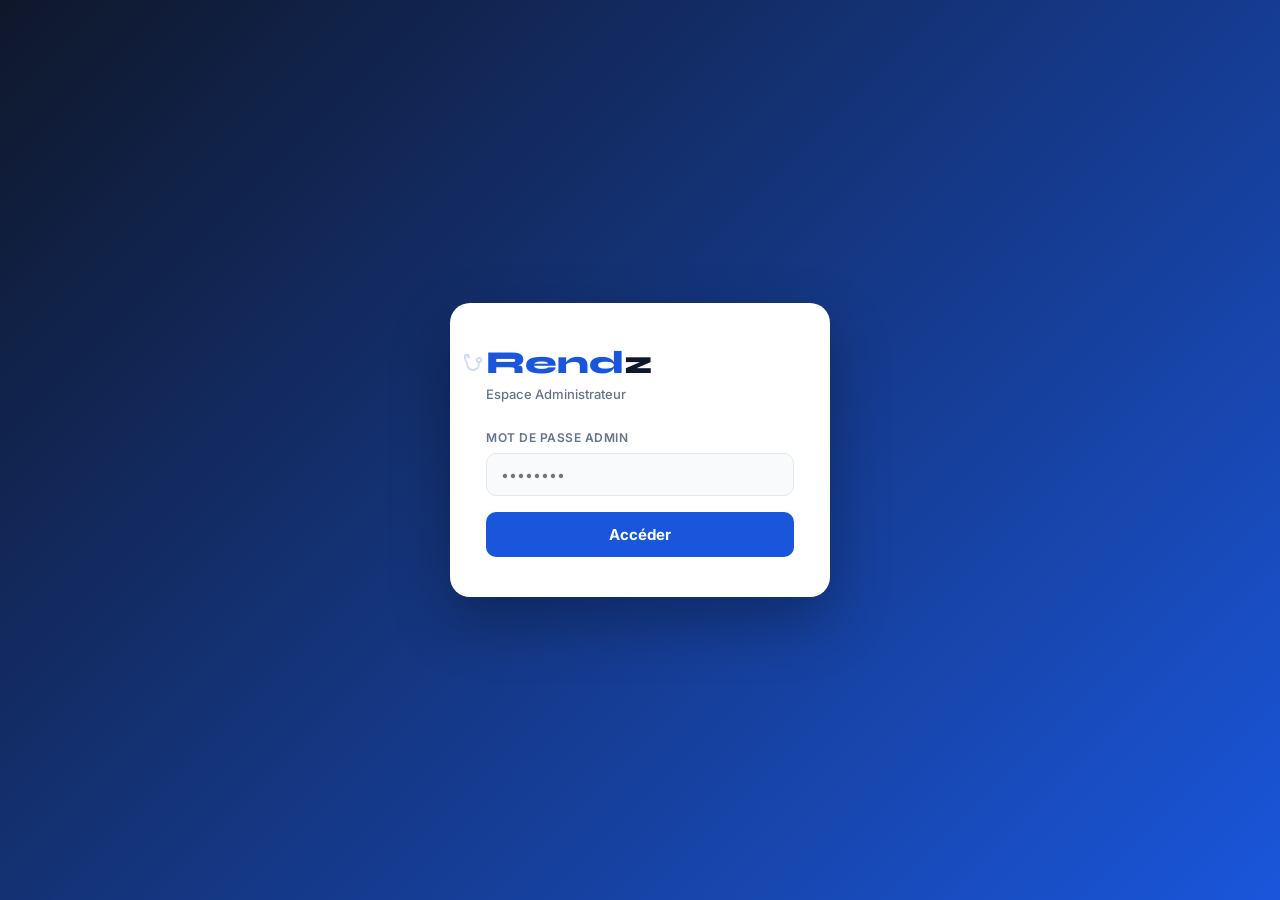
==== admin.html @ 87d5ff9c "Add files via upload" ====
<!DOCTYPE html>
<html lang="fr">
<head>
  <meta charset="UTF-8"/>
  <meta name="viewport" content="width=device-width, initial-scale=1.0"/>
  <title>Rendz — Admin</title>
  <link href="https://fonts.googleapis.com/css2?family=Inter:wght@300;400;500;600;700;800&family=DM+Sans:wght@400;500;700&family=Syne:wght@700;800&display=swap" rel="stylesheet"/>
  <style>
    :root {
      --blue: #1a56db; --blue-dark: #1341b0; --blue-light: #e8f0fe;
      --white: #ffffff; --gray-50: #f8fafc; --gray-100: #f1f5f9;
      --gray-200: #e2e8f0; --gray-300: #cbd5e1; --gray-400: #94a3b8;
      --gray-500: #64748b; --gray-700: #334155; --gray-900: #0f172a;
      --green: #16a34a; --green-light: #dcfce7;
      --red: #dc2626; --red-light: #fee2e2;
      --orange: #ea580c; --orange-light: #fff7ed;
    }
    * { box-sizing: border-box; margin: 0; padding: 0; }
    body { font-family: 'Inter', sans-serif; background: var(--gray-50); min-height: 100vh; }

    /* LOGIN */
    .login-wrap {
      min-height: 100vh; display: flex; align-items: center; justify-content: center; padding: 24px;
      background: linear-gradient(135deg, #0f172a 0%, #1a56db 100%);
    }
    .login-box {
      background: white; border-radius: 20px; padding: 40px 36px;
      width: 100%; max-width: 380px;
      box-shadow: 0 24px 60px rgba(0,0,0,0.3);
    }
    .login-logo { font-family: 'Syne', sans-serif; font-size: 32px; font-weight: 800; color: var(--blue); margin-bottom: 4px; }
    .login-logo span { color: var(--gray-900); }
    .login-sub { font-size: 13px; color: var(--gray-500); margin-bottom: 28px; font-weight: 500; }
    .login-label { font-size: 12px; font-weight: 600; color: var(--gray-500); text-transform: uppercase; letter-spacing: 0.5px; margin-bottom: 8px; }
    .login-input {
      width: 100%; padding: 12px 14px; border: 1.5px solid var(--gray-200);
      border-radius: 10px; font-family: 'Inter', sans-serif; font-size: 14px;
      color: var(--gray-900); background: var(--gray-50); outline: none; margin-bottom: 16px;
    }
    .login-input:focus { border-color: var(--blue); background: white; }
    .login-btn {
      width: 100%; padding: 13px; background: var(--blue); color: white;
      border: none; border-radius: 10px; font-family: 'Inter', sans-serif;
      font-size: 15px; font-weight: 700; cursor: pointer; transition: background 0.15s;
    }
    .login-btn:hover { background: var(--blue-dark); }
    .login-err { display: none; color: var(--red); font-size: 13px; margin-top: 10px; text-align: center; }

    /* DASHBOARD */
    .dashboard { display: none; }
    .topbar {
      background: white; border-bottom: 1px solid var(--gray-200);
      padding: 14px 28px; display: flex; align-items: center; justify-content: space-between;
      position: sticky; top: 0; z-index: 10;
    }
    .topbar-logo { font-family: 'Syne', sans-serif; font-size: 22px; font-weight: 800; color: var(--blue); }
    .topbar-logo span { color: var(--gray-900); }
    .topbar-right { display: flex; align-items: center; gap: 12px; }
    .admin-badge { background: var(--blue-light); color: var(--blue); font-size: 11px; font-weight: 700; padding: 4px 10px; border-radius: 20px; }
    .logout-btn { padding: 7px 14px; border-radius: 8px; border: 1.5px solid var(--gray-200); background: white; color: var(--gray-700); font-family: 'Inter', sans-serif; font-size: 13px; font-weight: 500; cursor: pointer; }
    .logout-btn:hover { border-color: var(--red); color: var(--red); }

    .main { max-width: 1100px; margin: 0 auto; padding: 28px 24px; }

    /* STATS GLOBALES */
    .global-stats { display: grid; grid-template-columns: repeat(auto-fit, minmax(180px, 1fr)); gap: 14px; margin-bottom: 28px; }
    .gstat {
      background: white; border-radius: 14px; border: 1px solid var(--gray-200);
      padding: 18px 20px; box-shadow: 0 1px 4px rgba(0,0,0,0.04);
    }
    .gstat-val { font-family: 'DM Sans', sans-serif; font-size: 32px; font-weight: 700; color: var(--blue); line-height: 1; }
    .gstat-lbl { font-size: 12px; color: var(--gray-500); margin-top: 4px; font-weight: 500; }

    /* SECTION TITLE */
    .section-header {
      display: flex; align-items: center; justify-content: space-between;
      margin-bottom: 16px;
    }
    .section-title { font-size: 16px; font-weight: 700; color: var(--gray-900); }

    /* BOUTON NOUVEAU CABINET */
    .new-btn {
      padding: 9px 18px; background: var(--blue); color: white;
      border: none; border-radius: 10px; font-family: 'Inter', sans-serif;
      font-size: 13px; font-weight: 600; cursor: pointer; transition: background 0.15s;
      display: flex; align-items: center; gap: 6px;
    }
    .new-btn:hover { background: var(--blue-dark); }

    /* LISTE CABINETS */
    .cabinets-list { display: flex; flex-direction: column; gap: 10px; }
    .cabinet-card {
      background: white; border-radius: 14px; border: 1px solid var(--gray-200);
      padding: 18px 22px; display: flex; align-items: center; gap: 16px;
      box-shadow: 0 1px 4px rgba(0,0,0,0.04); transition: box-shadow 0.15s;
    }
    .cabinet-card:hover { box-shadow: 0 4px 16px rgba(0,0,0,0.08); }
    .cabinet-card.inactive { opacity: 0.55; }

    .cab-avatar {
      width: 46px; height: 46px; border-radius: 12px;
      background: var(--blue-light); display: flex; align-items: center;
      justify-content: center; font-size: 20px; flex-shrink: 0;
    }
    .cab-info { flex: 1; min-width: 0; }
    .cab-name { font-size: 15px; font-weight: 700; color: var(--gray-900); }
    .cab-spec { font-size: 12px; color: var(--gray-500); margin-top: 2px; }
    .cab-id { font-size: 11px; color: var(--gray-400); margin-top: 2px; font-family: monospace; }

    .cab-stats { display: flex; gap: 20px; flex-shrink: 0; }
    .cab-stat { text-align: center; }
    .cab-stat-val { font-size: 20px; font-weight: 700; color: var(--gray-900); font-family: 'DM Sans', sans-serif; }
    .cab-stat-lbl { font-size: 11px; color: var(--gray-400); }

    .cab-status { flex-shrink: 0; }
    .pill { padding: 5px 12px; border-radius: 20px; font-size: 12px; font-weight: 600; }
    .pill.open { background: var(--green-light); color: var(--green); }
    .pill.closed { background: var(--gray-100); color: var(--gray-500); }

    .cab-actions { display: flex; gap: 8px; flex-shrink: 0; }
    .cab-btn {
      padding: 7px 12px; border-radius: 8px; border: 1.5px solid var(--gray-200);
      background: white; font-family: 'Inter', sans-serif; font-size: 12px;
      font-weight: 500; cursor: pointer; color: var(--gray-700); transition: all 0.15s;
    }
    .cab-btn:hover { border-color: var(--blue); color: var(--blue); }
    .cab-btn.danger:hover { border-color: var(--red); color: var(--red); }

    .empty-state { text-align: center; padding: 48px; color: var(--gray-400); font-size: 14px; }

    /* MODALE NOUVEAU CABINET */
    .modal-overlay {
      display: none; position: fixed; inset: 0;
      background: rgba(0,0,0,0.5); z-index: 100;
      align-items: center; justify-content: center; padding: 24px;
    }
    .modal-overlay.show { display: flex; }
    .modal-box {
      background: white; border-radius: 20px; padding: 32px 28px;
      width: 100%; max-width: 460px;
      box-shadow: 0 24px 60px rgba(0,0,0,0.2);
    }
    .modal-title { font-size: 18px; font-weight: 700; color: var(--gray-900); margin-bottom: 20px; }
    .field-label { font-size: 12px; font-weight: 600; color: var(--gray-500); text-transform: uppercase; letter-spacing: 0.4px; margin-bottom: 7px; }
    .field-input {
      width: 100%; padding: 10px 13px; border: 1.5px solid var(--gray-200);
      border-radius: 9px; font-family: 'Inter', sans-serif; font-size: 14px;
      color: var(--gray-900); background: var(--gray-50); outline: none; margin-bottom: 14px;
    }
    .field-input:focus { border-color: var(--blue); background: white; }
    .modal-footer { display: flex; gap: 10px; margin-top: 6px; }
    .modal-confirm {
      flex: 1; padding: 12px; background: var(--blue); color: white;
      border: none; border-radius: 10px; font-family: 'Inter', sans-serif;
      font-size: 14px; font-weight: 700; cursor: pointer;
    }
    .modal-confirm:hover { background: var(--blue-dark); }
    .modal-cancel {
      flex: 1; padding: 12px; background: var(--gray-100); color: var(--gray-700);
      border: none; border-radius: 10px; font-family: 'Inter', sans-serif;
      font-size: 14px; font-weight: 600; cursor: pointer;
    }
    .modal-err { display: none; color: var(--red); font-size: 13px; margin-top: 8px; }

    /* LIEN GÉNÉRÉ */
    .link-box {
      background: var(--blue-light); border-radius: 10px; padding: 12px 14px;
      font-size: 12px; color: var(--blue); font-weight: 600;
      word-break: break-all; margin-top: 14px; display: none;
      border: 1.5px solid rgba(26,86,219,0.2);
    }

    @media (max-width: 640px) {
      .cab-stats { display: none; }
      .topbar { padding: 12px 16px; }
      .main { padding: 16px; }
    }
  </style>
</head>
<body>

<!-- LOGIN -->
<div class="login-wrap" id="loginWrap">
  <div class="login-box">
    <div class="login-logo" style="position:relative;display:inline-flex;align-items:center"><svg width="22" height="22" viewBox="0 0 22 22" fill="none" style="position:absolute;left:-24px;top:50%;transform:translateY(-50%);opacity:0.2" xmlns="http://www.w3.org/2000/svg"><path d="M5 3C5 3 3 3 3 6C3 9 5 9 5 12C5 15.3137 7.68629 18 11 18C14.3137 18 17 15.3137 17 12V10" stroke="#1a56db" stroke-width="1.8" stroke-linecap="round"/><circle cx="17" cy="8" r="2.2" stroke="#1a56db" stroke-width="1.8"/><path d="M3 6C3 5 2.5 4.5 3 3.5C3.5 3 4.5 3 5 3" stroke="#1a56db" stroke-width="1.8" stroke-linecap="round"/><path d="M5 3C5.5 3 6.5 3 7 4C7.5 5 6.5 5.5 6 5" stroke="#1a56db" stroke-width="1.8" stroke-linecap="round"/></svg>Rend<span>z</span></div>
    <div class="login-sub">Espace Administrateur</div>
    <div class="login-label">Mot de passe admin</div>
    <input class="login-input" type="password" id="pwdInput" placeholder="••••••••" onkeydown="if(event.key==='Enter') login()"/>
    <button class="login-btn" onclick="login()">Accéder</button>
    <div class="login-err" id="loginErr">Mot de passe incorrect.</div>
  </div>
</div>

<!-- DASHBOARD -->
<div class="dashboard" id="dashboard">
  <div class="topbar">
    <div class="topbar-logo" style="position:relative;display:inline-flex;align-items:center"><svg width="16" height="16" viewBox="0 0 22 22" fill="none" style="position:absolute;left:-18px;top:50%;transform:translateY(-50%);opacity:0.2" xmlns="http://www.w3.org/2000/svg"><path d="M5 3C5 3 3 3 3 6C3 9 5 9 5 12C5 15.3137 7.68629 18 11 18C14.3137 18 17 15.3137 17 12V10" stroke="#1a56db" stroke-width="1.8" stroke-linecap="round"/><circle cx="17" cy="8" r="2.2" stroke="#1a56db" stroke-width="1.8"/><path d="M3 6C3 5 2.5 4.5 3 3.5C3.5 3 4.5 3 5 3" stroke="#1a56db" stroke-width="1.8" stroke-linecap="round"/><path d="M5 3C5.5 3 6.5 3 7 4C7.5 5 6.5 5.5 6 5" stroke="#1a56db" stroke-width="1.8" stroke-linecap="round"/></svg>Rend<span>z</span></div>
    <div class="topbar-right">
      <div class="admin-badge">⚡ Admin</div>
      <button class="logout-btn" onclick="logout()">Déconnexion</button>
    </div>
  </div>

  <div class="main">
    <!-- STATS GLOBALES -->
    <div class="global-stats">
      <div class="gstat">
        <div class="gstat-val" id="totalCabinets">—</div>
        <div class="gstat-lbl">Cabinets actifs</div>
      </div>
      <div class="gstat">
        <div class="gstat-val" id="totalOuverts">—</div>
        <div class="gstat-lbl">Ouverts maintenant</div>
      </div>
      <div class="gstat">
        <div class="gstat-val" id="totalPatients">—</div>
        <div class="gstat-lbl">Patients aujourd'hui</div>
      </div>
    </div>

    <!-- LISTE -->
    <div class="section-header">
      <div class="section-title">🏥 Cabinets enregistrés</div>
      <button class="new-btn" onclick="openNew()">＋ Nouveau cabinet</button>
    </div>
    <div class="cabinets-list" id="cabinetsList">
      <div class="empty-state">Chargement...</div>
    </div>
  </div>
</div>

<!-- MODALE NOUVEAU CABINET -->
<div class="modal-overlay" id="modalNew">
  <div class="modal-box">
    <div class="modal-title">➕ Nouveau cabinet</div>
    <div class="field-label">Nom du médecin</div>
    <input class="field-input" type="text" id="newNom" placeholder="Ex: Dr. Benali Mohamed"/>
    <div class="field-label">Spécialité</div>
    <input class="field-input" type="text" id="newSpec" placeholder="Ex: Cardiologue"/>
    <div class="field-label">Identifiant unique (cabinet-id)</div>
    <input class="field-input" type="text" id="newId" placeholder="Ex: cabinet-benali"/>
    <div class="field-label">Mot de passe médecin</div>
    <input class="field-input" type="text" id="newPwdMed" placeholder="Ex: medecin2025"/>
    <div class="field-label">Mot de passe assistante</div>
    <input class="field-input" type="text" id="newPwdAss" placeholder="Ex: assistante2025"/>
    <div class="modal-err" id="newErr">Veuillez remplir tous les champs.</div>
    <div class="link-box" id="newLinkBox"></div>
    <div class="modal-footer">
      <button class="modal-confirm" id="newConfirmBtn" onclick="createCabinet()">✓ Créer</button>
      <button class="modal-cancel" onclick="closeNew()">Annuler</button>
    </div>
  </div>
</div>

<!-- MODALE CONFIRMATION DÉSACTIVATION -->
<div class="modal-overlay" id="modalConfirm">
  <div class="modal-box" style="max-width:380px;text-align:center">
    <div style="font-size:36px;margin-bottom:12px" id="confirmIcon">⚠️</div>
    <div class="modal-title" style="text-align:center" id="confirmTitle"></div>
    <div style="font-size:13px;color:var(--gray-500);margin-bottom:24px" id="confirmMsg"></div>
    <div class="modal-footer">
      <button class="modal-confirm" id="confirmBtn" style="background:var(--red)" onclick="confirmAction()">Confirmer</button>
      <button class="modal-cancel" onclick="closeConfirm()">Annuler</button>
    </div>
  </div>
</div>

<script>
  const SUPABASE_URL = 'https://rynxvdqjplqccekulcfe.supabase.co';
  const SUPABASE_KEY = 'eyJhbGciOiJIUzI1NiIsInR5cCI6IkpXVCJ9.eyJpc3MiOiJzdXBhYmFzZSIsInJlZiI6InJ5bnh2ZHFqcGxxY2Nla3VsY2ZlIiwicm9sZSI6ImFub24iLCJpYXQiOjE3NzIxNDY5ODQsImV4cCI6MjA4NzcyMjk4NH0.Ab-HQgVhGzxdyXbY8xeFF0HveQGxstNgEIUeELVPWk8';
  const ADMIN_PWD = 'rendz-admin-2025';
  const BASE_URL = window.location.origin + window.location.pathname.replace('admin.html', '');

  let pendingAction = null;

  function login() {
    const pwd = document.getElementById('pwdInput').value;
    if (pwd === ADMIN_PWD) {
      localStorage.setItem('rendz_admin', 'true');
      showDashboard();
    } else {
      document.getElementById('loginErr').style.display = 'block';
    }
  }

  function showDashboard() {
    document.getElementById('loginWrap').style.display = 'none';
    document.getElementById('dashboard').style.display = 'block';
    loadAll();
  }

  function logout() {
    localStorage.removeItem('rendz_admin');
    document.getElementById('loginWrap').style.display = 'flex';
    document.getElementById('dashboard').style.display = 'none';
    document.getElementById('pwdInput').value = '';
  }

  if (localStorage.getItem('rendz_admin')) showDashboard();

  async function loadAll() {
    const today = new Date().toISOString().split('T')[0];
    const [paramRes, inscRes] = await Promise.all([
      fetch(`${SUPABASE_URL}/rest/v1/parametres?cabinet_id=not.is.null&order=id.asc`, {
        headers: { 'apikey': SUPABASE_KEY, 'Authorization': `Bearer ${SUPABASE_KEY}` }
      }),
      fetch(`${SUPABASE_URL}/rest/v1/inscriptions?date_inscription=eq.${today}&select=cabinet_id`, {
        headers: { 'apikey': SUPABASE_KEY, 'Authorization': `Bearer ${SUPABASE_KEY}` }
      })
    ]);

    const cabinets = await paramRes.json();
    const inscriptions = await inscRes.json();

    // Compter patients par cabinet
    const countByCabinet = {};
    inscriptions.forEach(i => {
      countByCabinet[i.cabinet_id] = (countByCabinet[i.cabinet_id] || 0) + 1;
    });

    // Stats globales
    const ouverts = cabinets.filter(c => c.ouvert).length;
    const totalPat = inscriptions.length;
    document.getElementById('totalCabinets').textContent = cabinets.length;
    document.getElementById('totalOuverts').textContent = ouverts;
    document.getElementById('totalPatients').textContent = totalPat;

    // Render liste
    const list = document.getElementById('cabinetsList');
    if (cabinets.length === 0) {
      list.innerHTML = '<div class="empty-state">Aucun cabinet enregistré.<br>Cliquez sur "Nouveau cabinet" pour commencer.</div>';
      return;
    }

    list.innerHTML = cabinets.map(c => {
      const count = countByCabinet[c.cabinet_id] || 0;
      const isOpen = c.ouvert;
      const nom = c.nom_cabinet || c.cabinet_id;
      const spec = c.specialite || '—';
      return `
        <div class="cabinet-card ${!isOpen ? 'inactive' : ''}">
          <div class="cab-avatar">🏥</div>
          <div class="cab-info">
            <div class="cab-name">${nom}</div>
            <div class="cab-spec">${spec}</div>
            <div class="cab-id">${c.cabinet_id}</div>
          </div>
          <div class="cab-stats">
            <div class="cab-stat">
              <div class="cab-stat-val">${count}</div>
              <div class="cab-stat-lbl">Patients</div>
            </div>
            <div class="cab-stat">
              <div class="cab-stat-val">${c.numero_en_cours || 0}</div>
              <div class="cab-stat-lbl">En cours</div>
            </div>
          </div>
          <div class="cab-status">
            <span class="pill ${isOpen ? 'open' : 'closed'}">${isOpen ? '✓ Ouvert' : '✗ Fermé'}</span>
          </div>
          <div class="cab-actions">
            <button class="cab-btn" onclick="copyLink('${c.cabinet_id}')">🔗 Lien</button>
            <button class="cab-btn danger" onclick="askDelete('${c.cabinet_id}', '${nom}')">🗑</button>
          </div>
        </div>`;
    }).join('');
  }

  function copyLink(cabinetId) {
    const url = `${BASE_URL}cabinet.html?id=${cabinetId}`;
    navigator.clipboard.writeText(url).then(() => {
      alert('✓ Lien copié !\n\n' + url);
    });
  }

  // NOUVEAU CABINET
  function openNew() {
    document.getElementById('newNom').value = '';
    document.getElementById('newSpec').value = '';
    document.getElementById('newId').value = '';
    document.getElementById('newPwdMed').value = '';
    document.getElementById('newPwdAss').value = '';
    document.getElementById('newErr').style.display = 'none';
    document.getElementById('newLinkBox').style.display = 'none';
    document.getElementById('newConfirmBtn').style.display = 'block';
    document.getElementById('newConfirmBtn').textContent = '✓ Créer';
    document.getElementById('modalNew').classList.add('show');
  }

  function closeNew() {
    document.getElementById('modalNew').classList.remove('show');
    loadAll();
  }

  async function createCabinet() {
    const nom = document.getElementById('newNom').value.trim();
    const spec = document.getElementById('newSpec').value.trim();
    const id = document.getElementById('newId').value.trim().toLowerCase().replace(/\s+/g, '-');
    const pwdMed = document.getElementById('newPwdMed').value.trim();
    const pwdAss = document.getElementById('newPwdAss').value.trim();

    if (!nom || !id || !pwdMed || !pwdAss) {
      document.getElementById('newErr').style.display = 'block';
      return;
    }
    document.getElementById('newErr').style.display = 'none';
    document.getElementById('newConfirmBtn').textContent = '...';
    document.getElementById('newConfirmBtn').disabled = true;

    // Créer dans parametres
    await fetch(`${SUPABASE_URL}/rest/v1/parametres`, {
      method: 'POST',
      headers: { 'apikey': SUPABASE_KEY, 'Authorization': `Bearer ${SUPABASE_KEY}`, 'Content-Type': 'application/json' },
      body: JSON.stringify({ cabinet_id: id, nom_cabinet: nom, specialite: spec, ouvert: false, numero_en_cours: 0, limite_patients: 0 })
    });

    // Créer médecin et assistante
    await fetch(`${SUPABASE_URL}/rest/v1/utilisateurs`, {
      method: 'POST',
      headers: { 'apikey': SUPABASE_KEY, 'Authorization': `Bearer ${SUPABASE_KEY}`, 'Content-Type': 'application/json' },
      body: JSON.stringify([
        { cabinet_id: id, role: 'medecin', mot_de_passe: pwdMed },
        { cabinet_id: id, role: 'assistante', mot_de_passe: pwdAss }
      ])
    });

    // Afficher le lien
    const link = `${BASE_URL}cabinet.html?id=${id}`;
    const linkBox = document.getElementById('newLinkBox');
    linkBox.innerHTML = `✅ Cabinet créé !<br><br>🔗 Lien à envoyer au médecin :<br><strong>${link}</strong>`;
    linkBox.style.display = 'block';
    document.getElementById('newConfirmBtn').style.display = 'none';
  }

  // SUPPRIMER
  function askDelete(cabinetId, nom) {
    document.getElementById('confirmIcon').textContent = '🗑️';
    document.getElementById('confirmTitle').textContent = `Supprimer ${nom} ?`;
    document.getElementById('confirmMsg').textContent = 'Toutes les données de ce cabinet seront supprimées définitivement.';
    pendingAction = () => deleteCabinet(cabinetId);
    document.getElementById('modalConfirm').classList.add('show');
  }

  function closeConfirm() {
    document.getElementById('modalConfirm').classList.remove('show');
    pendingAction = null;
  }

  async function confirmAction() {
    closeConfirm();
    if (pendingAction) await pendingAction();
  }

  async function deleteCabinet(cabinetId) {
    const today = new Date().toISOString().split('T')[0];
    await Promise.all([
      fetch(`${SUPABASE_URL}/rest/v1/parametres?cabinet_id=eq.${cabinetId}`, { method: 'DELETE', headers: { 'apikey': SUPABASE_KEY, 'Authorization': `Bearer ${SUPABASE_KEY}` } }),
      fetch(`${SUPABASE_URL}/rest/v1/utilisateurs?cabinet_id=eq.${cabinetId}`, { method: 'DELETE', headers: { 'apikey': SUPABASE_KEY, 'Authorization': `Bearer ${SUPABASE_KEY}` } }),
      fetch(`${SUPABASE_URL}/rest/v1/inscriptions?cabinet_id=eq.${cabinetId}`, { method: 'DELETE', headers: { 'apikey': SUPABASE_KEY, 'Authorization': `Bearer ${SUPABASE_KEY}` } }),
    ]);
    loadAll();
  }

  document.getElementById('modalNew').addEventListener('click', function(e) { if (e.target === this) closeNew(); });
  document.getElementById('modalConfirm').addEventListener('click', function(e) { if (e.target === this) closeConfirm(); });

  setInterval(loadAll, 30000);
</script>
</body>
</html>
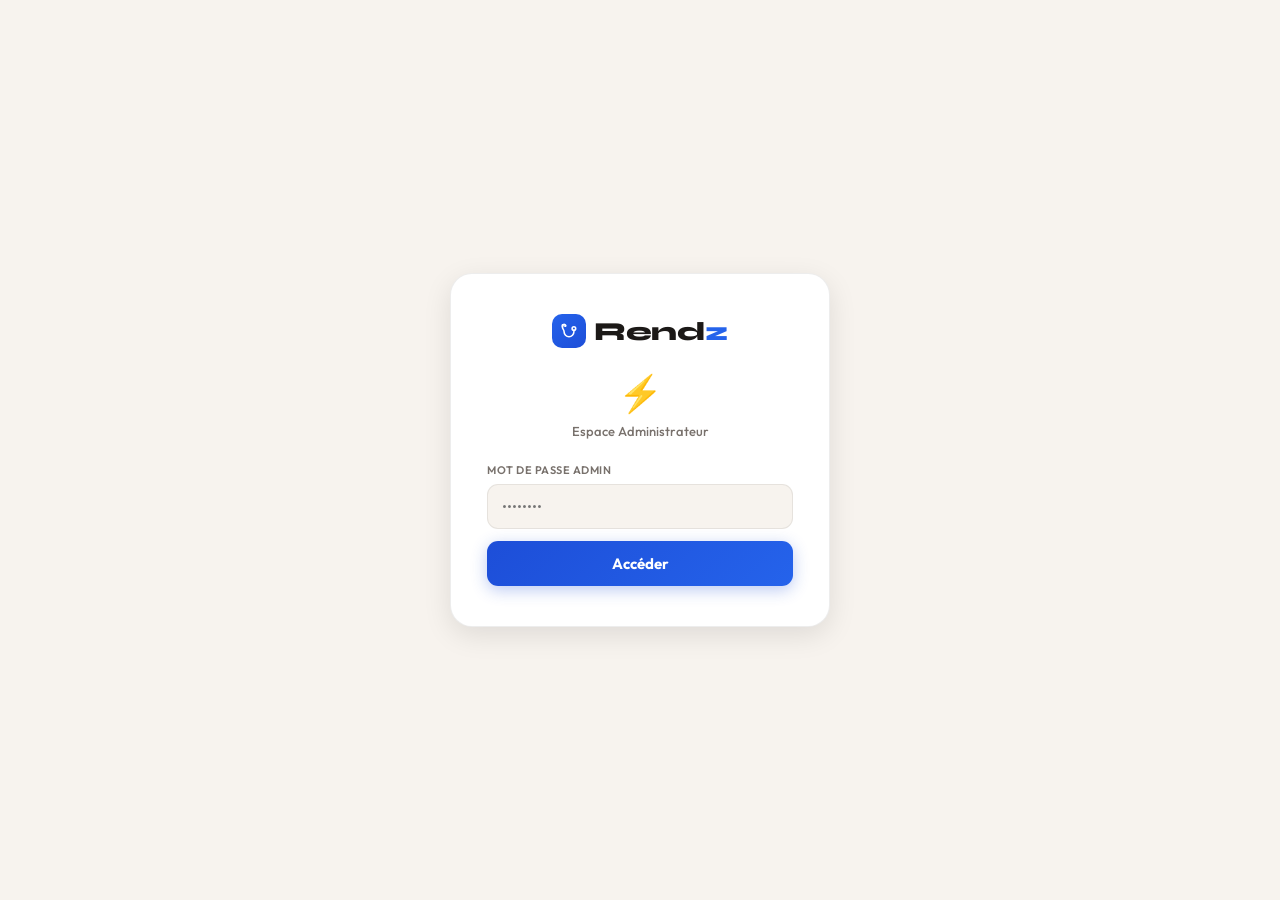
==== commit fcc3f13e: "Add files via upload" ====
--- a/admin.html
+++ b/admin.html
@@ -4,176 +4,218 @@
   <meta charset="UTF-8"/>
   <meta name="viewport" content="width=device-width, initial-scale=1.0"/>
   <title>Rendz — Admin</title>
-  <link href="https://fonts.googleapis.com/css2?family=Inter:wght@300;400;500;600;700;800&family=DM+Sans:wght@400;500;700&family=Syne:wght@700;800&display=swap" rel="stylesheet"/>
+  <link href="https://fonts.googleapis.com/css2?family=Outfit:wght@300;400;500;600;700;800;900&family=Syne:wght@700;800&display=swap" rel="stylesheet"/>
   <style>
     :root {
-      --blue: #1a56db; --blue-dark: #1341b0; --blue-light: #e8f0fe;
-      --white: #ffffff; --gray-50: #f8fafc; --gray-100: #f1f5f9;
-      --gray-200: #e2e8f0; --gray-300: #cbd5e1; --gray-400: #94a3b8;
-      --gray-500: #64748b; --gray-700: #334155; --gray-900: #0f172a;
-      --green: #16a34a; --green-light: #dcfce7;
-      --red: #dc2626; --red-light: #fee2e2;
-      --orange: #ea580c; --orange-light: #fff7ed;
+      --bg:          #f7f3ee;
+      --bg2:         #f0ebe3;
+      --cream:       #ede8e0;
+      --blue:        #2563eb;
+      --blue-dim:    rgba(37,99,235,0.08);
+      --blue-border: rgba(37,99,235,0.18);
+      --blue-text:   #1d4ed8;
+      --white:       #ffffff;
+      --text:        #1c1917;
+      --text-sub:    #78716c;
+      --text-muted:  #a8a29e;
+      --border:      rgba(0,0,0,0.07);
+      --shadow:      0 2px 12px rgba(0,0,0,0.06);
+      --shadow-lg:   0 8px 28px rgba(0,0,0,0.10);
+      --green:       #16a34a;
+      --green-light: #f0fdf4;
+      --green-border:#bbf7d0;
+      --red:         #dc2626;
+      --red-light:   #fef2f2;
+      --red-border:  #fecaca;
+      --orange:      #ea580c;
     }
     * { box-sizing: border-box; margin: 0; padding: 0; }
-    body { font-family: 'Inter', sans-serif; background: var(--gray-50); min-height: 100vh; }
-
-    /* LOGIN */
+    body { font-family: 'Outfit', sans-serif; background: var(--bg); min-height: 100vh; }
+
+    @keyframes fadeUp { from{opacity:0;transform:translateY(12px);}to{opacity:1;transform:translateY(0);} }
+    @keyframes glow   { 0%,100%{box-shadow:0 0 16px rgba(37,99,235,0.25);}50%{box-shadow:0 0 28px rgba(37,99,235,0.4);} }
+
+    /* ── LOGIN ── */
     .login-wrap {
-      min-height: 100vh; display: flex; align-items: center; justify-content: center; padding: 24px;
-      background: linear-gradient(135deg, #0f172a 0%, #1a56db 100%);
-    }
-    .login-box {
-      background: white; border-radius: 20px; padding: 40px 36px;
+      min-height: 100vh; display: flex; align-items: center;
+      justify-content: center; padding: 20px; background: var(--bg);
+    }
+    .login-card {
+      background: white; border-radius: 22px; padding: 40px 36px;
       width: 100%; max-width: 380px;
-      box-shadow: 0 24px 60px rgba(0,0,0,0.3);
-    }
-    .login-logo { font-family: 'Syne', sans-serif; font-size: 32px; font-weight: 800; color: var(--blue); margin-bottom: 4px; }
-    .login-logo span { color: var(--gray-900); }
-    .login-sub { font-size: 13px; color: var(--gray-500); margin-bottom: 28px; font-weight: 500; }
-    .login-label { font-size: 12px; font-weight: 600; color: var(--gray-500); text-transform: uppercase; letter-spacing: 0.5px; margin-bottom: 8px; }
+      box-shadow: var(--shadow-lg); border: 1px solid var(--border);
+      text-align: center; animation: fadeUp 0.5s ease both;
+    }
+    .login-logo-wrap { display: inline-flex; align-items: center; gap: 8px; margin-bottom: 6px; }
+    .login-logo-icon {
+      width: 34px; height: 34px;
+      background: linear-gradient(140deg, #2563eb, #1d4ed8);
+      border-radius: 10px; display: flex; align-items: center; justify-content: center;
+      animation: glow 3s ease-in-out infinite;
+    }
+    .login-logo-text { font-family: 'Syne', sans-serif; font-size: 26px; font-weight: 800; color: var(--text); letter-spacing: -0.5px; }
+    .login-logo-text span { color: var(--blue); }
+    .login-role-icon { font-size: 36px; margin: 16px 0 8px; }
+    .login-role { font-size: 13px; color: var(--text-sub); margin-bottom: 24px; font-weight: 500; }
+    .login-label { font-size: 11px; font-weight: 600; color: var(--text-sub); text-transform: uppercase; letter-spacing: 0.5px; margin-bottom: 7px; text-align: left; }
     .login-input {
-      width: 100%; padding: 12px 14px; border: 1.5px solid var(--gray-200);
-      border-radius: 10px; font-family: 'Inter', sans-serif; font-size: 14px;
-      color: var(--gray-900); background: var(--gray-50); outline: none; margin-bottom: 16px;
+      width: 100%; padding: 12px 14px; border: 1.5px solid var(--border);
+      border-radius: 11px; font-family: 'Outfit', sans-serif; font-size: 15px;
+      color: var(--text); background: var(--bg); margin-bottom: 12px; outline: none;
     }
     .login-input:focus { border-color: var(--blue); background: white; }
     .login-btn {
-      width: 100%; padding: 13px; background: var(--blue); color: white;
-      border: none; border-radius: 10px; font-family: 'Inter', sans-serif;
-      font-size: 15px; font-weight: 700; cursor: pointer; transition: background 0.15s;
-    }
-    .login-btn:hover { background: var(--blue-dark); }
-    .login-err { display: none; color: var(--red); font-size: 13px; margin-top: 10px; text-align: center; }
-
-    /* DASHBOARD */
+      width: 100%; padding: 13px;
+      background: linear-gradient(135deg, #1d4ed8, #2563eb);
+      color: white; border: none; border-radius: 11px;
+      font-family: 'Outfit', sans-serif; font-size: 15px; font-weight: 700;
+      cursor: pointer; box-shadow: 0 4px 16px rgba(29,78,216,0.3); transition: all 0.15s;
+    }
+    .login-btn:hover { transform: translateY(-1px); }
+    .login-err { color: var(--red); font-size: 13px; margin-top: 10px; display: none; font-weight: 500; }
+
+    /* ── DASHBOARD ── */
     .dashboard { display: none; }
+
     .topbar {
-      background: white; border-bottom: 1px solid var(--gray-200);
-      padding: 14px 28px; display: flex; align-items: center; justify-content: space-between;
+      background: white; border-bottom: 1px solid var(--border);
+      padding: 12px 24px; display: flex; align-items: center; justify-content: space-between;
       position: sticky; top: 0; z-index: 10;
-    }
-    .topbar-logo { font-family: 'Syne', sans-serif; font-size: 22px; font-weight: 800; color: var(--blue); }
-    .topbar-logo span { color: var(--gray-900); }
+      box-shadow: 0 1px 8px rgba(0,0,0,0.04);
+    }
+    .topbar-logo-wrap { display: flex; align-items: center; gap: 7px; }
+    .topbar-logo-icon {
+      width: 28px; height: 28px; background: linear-gradient(140deg, #2563eb, #1d4ed8);
+      border-radius: 8px; display: flex; align-items: center; justify-content: center;
+    }
+    .topbar-logo-text { font-family: 'Syne', sans-serif; font-size: 18px; font-weight: 800; color: var(--text); letter-spacing: -0.3px; }
+    .topbar-logo-text span { color: var(--blue); }
     .topbar-right { display: flex; align-items: center; gap: 12px; }
-    .admin-badge { background: var(--blue-light); color: var(--blue); font-size: 11px; font-weight: 700; padding: 4px 10px; border-radius: 20px; }
-    .logout-btn { padding: 7px 14px; border-radius: 8px; border: 1.5px solid var(--gray-200); background: white; color: var(--gray-700); font-family: 'Inter', sans-serif; font-size: 13px; font-weight: 500; cursor: pointer; }
+    .admin-badge { background: var(--blue-dim); color: var(--blue-text); font-size: 11px; font-weight: 700; padding: 4px 10px; border-radius: 20px; border: 1px solid var(--blue-border); }
+    .logout-btn {
+      padding: 6px 14px; border-radius: 8px; border: 1px solid var(--border);
+      background: white; color: var(--text-sub);
+      font-family: 'Outfit', sans-serif; font-size: 12px; font-weight: 500; cursor: pointer;
+      transition: all 0.15s;
+    }
     .logout-btn:hover { border-color: var(--red); color: var(--red); }
 
-    .main { max-width: 1100px; margin: 0 auto; padding: 28px 24px; }
-
-    /* STATS GLOBALES */
-    .global-stats { display: grid; grid-template-columns: repeat(auto-fit, minmax(180px, 1fr)); gap: 14px; margin-bottom: 28px; }
+    /* MAIN */
+    .main { max-width: 1100px; margin: 0 auto; padding: 24px; }
+
+    /* GLOBAL STATS */
+    .global-stats { display: grid; grid-template-columns: repeat(auto-fit, minmax(160px, 1fr)); gap: 12px; margin-bottom: 24px; }
     .gstat {
-      background: white; border-radius: 14px; border: 1px solid var(--gray-200);
-      padding: 18px 20px; box-shadow: 0 1px 4px rgba(0,0,0,0.04);
-    }
-    .gstat-val { font-family: 'DM Sans', sans-serif; font-size: 32px; font-weight: 700; color: var(--blue); line-height: 1; }
-    .gstat-lbl { font-size: 12px; color: var(--gray-500); margin-top: 4px; font-weight: 500; }
-
-    /* SECTION TITLE */
-    .section-header {
-      display: flex; align-items: center; justify-content: space-between;
-      margin-bottom: 16px;
-    }
-    .section-title { font-size: 16px; font-weight: 700; color: var(--gray-900); }
-
-    /* BOUTON NOUVEAU CABINET */
+      background: white; border-radius: 14px; border: 1px solid var(--border);
+      padding: 18px 20px; box-shadow: var(--shadow);
+    }
+    .gstat-val { font-family: 'Outfit', sans-serif; font-size: 32px; font-weight: 900; color: var(--blue); line-height: 1; letter-spacing: -1px; }
+    .gstat-lbl { font-size: 12px; color: var(--text-sub); margin-top: 4px; font-weight: 500; }
+
+    /* SECTION HEADER */
+    .section-header { display: flex; align-items: center; justify-content: space-between; margin-bottom: 14px; }
+    .section-title { font-size: 15px; font-weight: 700; color: var(--text); }
+
+    /* NEW BUTTON */
     .new-btn {
-      padding: 9px 18px; background: var(--blue); color: white;
-      border: none; border-radius: 10px; font-family: 'Inter', sans-serif;
-      font-size: 13px; font-weight: 600; cursor: pointer; transition: background 0.15s;
-      display: flex; align-items: center; gap: 6px;
-    }
-    .new-btn:hover { background: var(--blue-dark); }
-
-    /* LISTE CABINETS */
+      padding: 9px 18px; background: linear-gradient(135deg, #1d4ed8, #2563eb);
+      color: white; border: none; border-radius: 10px;
+      font-family: 'Outfit', sans-serif; font-size: 13px; font-weight: 700;
+      cursor: pointer; display: flex; align-items: center; gap: 6px;
+      box-shadow: 0 3px 12px rgba(29,78,216,0.3); transition: all 0.15s;
+    }
+    .new-btn:hover { transform: translateY(-1px); box-shadow: 0 6px 18px rgba(29,78,216,0.4); }
+
+    /* CABINETS LIST */
     .cabinets-list { display: flex; flex-direction: column; gap: 10px; }
     .cabinet-card {
-      background: white; border-radius: 14px; border: 1px solid var(--gray-200);
-      padding: 18px 22px; display: flex; align-items: center; gap: 16px;
-      box-shadow: 0 1px 4px rgba(0,0,0,0.04); transition: box-shadow 0.15s;
-    }
-    .cabinet-card:hover { box-shadow: 0 4px 16px rgba(0,0,0,0.08); }
+      background: white; border-radius: 14px; border: 1px solid var(--border);
+      padding: 16px 20px; display: flex; align-items: center; gap: 14px;
+      box-shadow: var(--shadow); transition: box-shadow 0.15s, transform 0.15s;
+    }
+    .cabinet-card:hover { box-shadow: var(--shadow-lg); transform: translateY(-1px); }
     .cabinet-card.inactive { opacity: 0.55; }
 
     .cab-avatar {
-      width: 46px; height: 46px; border-radius: 12px;
-      background: var(--blue-light); display: flex; align-items: center;
-      justify-content: center; font-size: 20px; flex-shrink: 0;
+      width: 44px; height: 44px; border-radius: 12px;
+      background: var(--blue-dim); border: 1px solid var(--blue-border);
+      display: flex; align-items: center; justify-content: center;
+      font-size: 20px; flex-shrink: 0;
     }
     .cab-info { flex: 1; min-width: 0; }
-    .cab-name { font-size: 15px; font-weight: 700; color: var(--gray-900); }
-    .cab-spec { font-size: 12px; color: var(--gray-500); margin-top: 2px; }
-    .cab-id { font-size: 11px; color: var(--gray-400); margin-top: 2px; font-family: monospace; }
-
-    .cab-stats { display: flex; gap: 20px; flex-shrink: 0; }
+    .cab-name { font-size: 14px; font-weight: 700; color: var(--text); }
+    .cab-spec { font-size: 12px; color: var(--text-sub); margin-top: 2px; }
+    .cab-id { font-size: 10px; color: var(--text-muted); margin-top: 2px; font-family: monospace; letter-spacing: 0.3px; }
+
+    .cab-stats { display: flex; gap: 18px; flex-shrink: 0; }
     .cab-stat { text-align: center; }
-    .cab-stat-val { font-size: 20px; font-weight: 700; color: var(--gray-900); font-family: 'DM Sans', sans-serif; }
-    .cab-stat-lbl { font-size: 11px; color: var(--gray-400); }
-
-    .cab-status { flex-shrink: 0; }
-    .pill { padding: 5px 12px; border-radius: 20px; font-size: 12px; font-weight: 600; }
-    .pill.open { background: var(--green-light); color: var(--green); }
-    .pill.closed { background: var(--gray-100); color: var(--gray-500); }
-
-    .cab-actions { display: flex; gap: 8px; flex-shrink: 0; }
+    .cab-stat-val { font-family: 'Outfit', sans-serif; font-size: 20px; font-weight: 800; color: var(--text); }
+    .cab-stat-lbl { font-size: 10px; color: var(--text-muted); margin-top: 1px; }
+
+    .pill { padding: 4px 12px; border-radius: 20px; font-size: 11px; font-weight: 700; }
+    .pill.open   { background: var(--green-light); color: var(--green); border: 1px solid var(--green-border); }
+    .pill.closed { background: var(--bg2); color: var(--text-muted); border: 1px solid var(--border); }
+
+    .cab-actions { display: flex; gap: 7px; flex-shrink: 0; }
     .cab-btn {
-      padding: 7px 12px; border-radius: 8px; border: 1.5px solid var(--gray-200);
-      background: white; font-family: 'Inter', sans-serif; font-size: 12px;
-      font-weight: 500; cursor: pointer; color: var(--gray-700); transition: all 0.15s;
+      padding: 7px 12px; border-radius: 8px; border: 1px solid var(--border);
+      background: white; font-family: 'Outfit', sans-serif; font-size: 12px;
+      font-weight: 600; cursor: pointer; color: var(--text-sub); transition: all 0.15s;
     }
     .cab-btn:hover { border-color: var(--blue); color: var(--blue); }
     .cab-btn.danger:hover { border-color: var(--red); color: var(--red); }
 
-    .empty-state { text-align: center; padding: 48px; color: var(--gray-400); font-size: 14px; }
-
-    /* MODALE NOUVEAU CABINET */
+    .empty-state { text-align: center; padding: 48px; color: var(--text-muted); font-size: 14px; }
+
+    /* MODALS */
     .modal-overlay {
       display: none; position: fixed; inset: 0;
-      background: rgba(0,0,0,0.5); z-index: 100;
+      background: rgba(28,25,23,0.45); z-index: 100;
       align-items: center; justify-content: center; padding: 24px;
     }
     .modal-overlay.show { display: flex; }
     .modal-box {
-      background: white; border-radius: 20px; padding: 32px 28px;
-      width: 100%; max-width: 460px;
-      box-shadow: 0 24px 60px rgba(0,0,0,0.2);
-    }
-    .modal-title { font-size: 18px; font-weight: 700; color: var(--gray-900); margin-bottom: 20px; }
-    .field-label { font-size: 12px; font-weight: 600; color: var(--gray-500); text-transform: uppercase; letter-spacing: 0.4px; margin-bottom: 7px; }
+      background: white; border-radius: 20px; padding: 30px 26px;
+      width: 100%; max-width: 460px; box-shadow: var(--shadow-lg);
+    }
+    .modal-title { font-size: 17px; font-weight: 700; color: var(--text); margin-bottom: 18px; }
+    .field-label { font-size: 11px; font-weight: 600; color: var(--text-sub); text-transform: uppercase; letter-spacing: 0.4px; margin-bottom: 6px; }
     .field-input {
-      width: 100%; padding: 10px 13px; border: 1.5px solid var(--gray-200);
-      border-radius: 9px; font-family: 'Inter', sans-serif; font-size: 14px;
-      color: var(--gray-900); background: var(--gray-50); outline: none; margin-bottom: 14px;
+      width: 100%; padding: 10px 13px; border: 1.5px solid var(--border);
+      border-radius: 9px; font-family: 'Outfit', sans-serif; font-size: 14px;
+      color: var(--text); background: var(--bg); outline: none; margin-bottom: 12px;
     }
     .field-input:focus { border-color: var(--blue); background: white; }
     .modal-footer { display: flex; gap: 10px; margin-top: 6px; }
-    .modal-confirm {
-      flex: 1; padding: 12px; background: var(--blue); color: white;
-      border: none; border-radius: 10px; font-family: 'Inter', sans-serif;
-      font-size: 14px; font-weight: 700; cursor: pointer;
-    }
-    .modal-confirm:hover { background: var(--blue-dark); }
-    .modal-cancel {
-      flex: 1; padding: 12px; background: var(--gray-100); color: var(--gray-700);
-      border: none; border-radius: 10px; font-family: 'Inter', sans-serif;
-      font-size: 14px; font-weight: 600; cursor: pointer;
-    }
-    .modal-err { display: none; color: var(--red); font-size: 13px; margin-top: 8px; }
-
-    /* LIEN GÉNÉRÉ */
+    .modal-confirm-btn {
+      flex: 1; padding: 12px; background: linear-gradient(135deg, #1d4ed8, #2563eb);
+      color: white; border: none; border-radius: 10px;
+      font-family: 'Outfit', sans-serif; font-size: 14px; font-weight: 700; cursor: pointer;
+      box-shadow: 0 3px 12px rgba(29,78,216,0.3); transition: all 0.15s;
+    }
+    .modal-confirm-btn:hover { transform: translateY(-1px); }
+    .modal-confirm-btn.red { background: var(--red); box-shadow: 0 3px 12px rgba(220,38,38,0.3); }
+    .modal-confirm-btn.red:hover { background: #b91c1c; }
+    .modal-cancel-btn {
+      flex: 1; padding: 12px; background: var(--bg); color: var(--text-sub);
+      border: 1px solid var(--border); border-radius: 10px;
+      font-family: 'Outfit', sans-serif; font-size: 14px; font-weight: 600; cursor: pointer;
+    }
+    .modal-cancel-btn:hover { background: var(--cream); }
+    .modal-err { display: none; color: var(--red); font-size: 12px; margin-top: 6px; font-weight: 600; }
+
     .link-box {
-      background: var(--blue-light); border-radius: 10px; padding: 12px 14px;
-      font-size: 12px; color: var(--blue); font-weight: 600;
-      word-break: break-all; margin-top: 14px; display: none;
-      border: 1.5px solid rgba(26,86,219,0.2);
+      background: var(--blue-dim); border-radius: 10px; padding: 12px 14px;
+      font-size: 12px; color: var(--blue-text); font-weight: 600;
+      word-break: break-all; margin-top: 12px; display: none;
+      border: 1px solid var(--blue-border); line-height: 1.7;
     }
 
     @media (max-width: 640px) {
       .cab-stats { display: none; }
-      .topbar { padding: 12px 16px; }
-      .main { padding: 16px; }
+      .topbar, .main { padding-left: 14px; padding-right: 14px; }
+      .main { padding-top: 16px; }
+      .cabinet-card { flex-wrap: wrap; }
     }
   </style>
 </head>
@@ -181,9 +223,15 @@
 
 <!-- LOGIN -->
 <div class="login-wrap" id="loginWrap">
-  <div class="login-box">
-    <div class="login-logo" style="position:relative;display:inline-flex;align-items:center"><svg width="22" height="22" viewBox="0 0 22 22" fill="none" style="position:absolute;left:-24px;top:50%;transform:translateY(-50%);opacity:0.2" xmlns="http://www.w3.org/2000/svg"><path d="M5 3C5 3 3 3 3 6C3 9 5 9 5 12C5 15.3137 7.68629 18 11 18C14.3137 18 17 15.3137 17 12V10" stroke="#1a56db" stroke-width="1.8" stroke-linecap="round"/><circle cx="17" cy="8" r="2.2" stroke="#1a56db" stroke-width="1.8"/><path d="M3 6C3 5 2.5 4.5 3 3.5C3.5 3 4.5 3 5 3" stroke="#1a56db" stroke-width="1.8" stroke-linecap="round"/><path d="M5 3C5.5 3 6.5 3 7 4C7.5 5 6.5 5.5 6 5" stroke="#1a56db" stroke-width="1.8" stroke-linecap="round"/></svg>Rend<span>z</span></div>
-    <div class="login-sub">Espace Administrateur</div>
+  <div class="login-card">
+    <div class="login-logo-wrap">
+      <div class="login-logo-icon">
+        <svg width="18" height="18" viewBox="0 0 22 22" fill="none"><path d="M5 3C5 3 3 3 3 6C3 9 5 9 5 12C5 15.3137 7.68629 18 11 18C14.3137 18 17 15.3137 17 12V10" stroke="white" stroke-width="1.9" stroke-linecap="round"/><circle cx="17" cy="8" r="2.2" stroke="white" stroke-width="1.9"/><path d="M3 6C3 5 2.5 4.5 3 3.5C3.5 3 4.5 3 5 3" stroke="white" stroke-width="1.9" stroke-linecap="round"/><path d="M5 3C5.5 3 6.5 3 7 4C7.5 5 6.5 5.5 6 5" stroke="white" stroke-width="1.9" stroke-linecap="round"/></svg>
+      </div>
+      <div class="login-logo-text">Rend<span>z</span></div>
+    </div>
+    <div class="login-role-icon">⚡</div>
+    <div class="login-role">Espace Administrateur</div>
     <div class="login-label">Mot de passe admin</div>
     <input class="login-input" type="password" id="pwdInput" placeholder="••••••••" onkeydown="if(event.key==='Enter') login()"/>
     <button class="login-btn" onclick="login()">Accéder</button>
@@ -194,7 +242,12 @@
 <!-- DASHBOARD -->
 <div class="dashboard" id="dashboard">
   <div class="topbar">
-    <div class="topbar-logo" style="position:relative;display:inline-flex;align-items:center"><svg width="16" height="16" viewBox="0 0 22 22" fill="none" style="position:absolute;left:-18px;top:50%;transform:translateY(-50%);opacity:0.2" xmlns="http://www.w3.org/2000/svg"><path d="M5 3C5 3 3 3 3 6C3 9 5 9 5 12C5 15.3137 7.68629 18 11 18C14.3137 18 17 15.3137 17 12V10" stroke="#1a56db" stroke-width="1.8" stroke-linecap="round"/><circle cx="17" cy="8" r="2.2" stroke="#1a56db" stroke-width="1.8"/><path d="M3 6C3 5 2.5 4.5 3 3.5C3.5 3 4.5 3 5 3" stroke="#1a56db" stroke-width="1.8" stroke-linecap="round"/><path d="M5 3C5.5 3 6.5 3 7 4C7.5 5 6.5 5.5 6 5" stroke="#1a56db" stroke-width="1.8" stroke-linecap="round"/></svg>Rend<span>z</span></div>
+    <div class="topbar-logo-wrap">
+      <div class="topbar-logo-icon">
+        <svg width="15" height="15" viewBox="0 0 22 22" fill="none"><path d="M5 3C5 3 3 3 3 6C3 9 5 9 5 12C5 15.3137 7.68629 18 11 18C14.3137 18 17 15.3137 17 12V10" stroke="white" stroke-width="1.9" stroke-linecap="round"/><circle cx="17" cy="8" r="2.2" stroke="white" stroke-width="1.9"/><path d="M3 6C3 5 2.5 4.5 3 3.5C3.5 3 4.5 3 5 3" stroke="white" stroke-width="1.9" stroke-linecap="round"/><path d="M5 3C5.5 3 6.5 3 7 4C7.5 5 6.5 5.5 6 5" stroke="white" stroke-width="1.9" stroke-linecap="round"/></svg>
+      </div>
+      <div class="topbar-logo-text">Rend<span>z</span></div>
+    </div>
     <div class="topbar-right">
       <div class="admin-badge">⚡ Admin</div>
       <button class="logout-btn" onclick="logout()">Déconnexion</button>
@@ -202,23 +255,12 @@
   </div>
 
   <div class="main">
-    <!-- STATS GLOBALES -->
     <div class="global-stats">
-      <div class="gstat">
-        <div class="gstat-val" id="totalCabinets">—</div>
-        <div class="gstat-lbl">Cabinets actifs</div>
-      </div>
-      <div class="gstat">
-        <div class="gstat-val" id="totalOuverts">—</div>
-        <div class="gstat-lbl">Ouverts maintenant</div>
-      </div>
-      <div class="gstat">
-        <div class="gstat-val" id="totalPatients">—</div>
-        <div class="gstat-lbl">Patients aujourd'hui</div>
-      </div>
-    </div>
-
-    <!-- LISTE -->
+      <div class="gstat"><div class="gstat-val" id="totalCabinets">—</div><div class="gstat-lbl">Cabinets actifs</div></div>
+      <div class="gstat"><div class="gstat-val" id="totalOuverts">—</div><div class="gstat-lbl">Ouverts maintenant</div></div>
+      <div class="gstat"><div class="gstat-val" id="totalPatients">—</div><div class="gstat-lbl">Patients aujourd'hui</div></div>
+    </div>
+
     <div class="section-header">
       <div class="section-title">🏥 Cabinets enregistrés</div>
       <button class="new-btn" onclick="openNew()">＋ Nouveau cabinet</button>
@@ -246,21 +288,21 @@
     <div class="modal-err" id="newErr">Veuillez remplir tous les champs.</div>
     <div class="link-box" id="newLinkBox"></div>
     <div class="modal-footer">
-      <button class="modal-confirm" id="newConfirmBtn" onclick="createCabinet()">✓ Créer</button>
-      <button class="modal-cancel" onclick="closeNew()">Annuler</button>
+      <button class="modal-confirm-btn" id="newConfirmBtn" onclick="createCabinet()">✓ Créer</button>
+      <button class="modal-cancel-btn" onclick="closeNew()">Annuler</button>
     </div>
   </div>
 </div>
 
-<!-- MODALE CONFIRMATION DÉSACTIVATION -->
+<!-- MODALE CONFIRMATION SUPPRESSION -->
 <div class="modal-overlay" id="modalConfirm">
   <div class="modal-box" style="max-width:380px;text-align:center">
     <div style="font-size:36px;margin-bottom:12px" id="confirmIcon">⚠️</div>
     <div class="modal-title" style="text-align:center" id="confirmTitle"></div>
-    <div style="font-size:13px;color:var(--gray-500);margin-bottom:24px" id="confirmMsg"></div>
+    <div style="font-size:13px;color:var(--text-sub);margin-bottom:22px;line-height:1.5" id="confirmMsg"></div>
     <div class="modal-footer">
-      <button class="modal-confirm" id="confirmBtn" style="background:var(--red)" onclick="confirmAction()">Confirmer</button>
-      <button class="modal-cancel" onclick="closeConfirm()">Annuler</button>
+      <button class="modal-confirm-btn red" onclick="confirmAction()">Supprimer</button>
+      <button class="modal-cancel-btn" onclick="closeConfirm()">Annuler</button>
     </div>
   </div>
 </div>
@@ -270,7 +312,6 @@
   const SUPABASE_KEY = 'eyJhbGciOiJIUzI1NiIsInR5cCI6IkpXVCJ9.eyJpc3MiOiJzdXBhYmFzZSIsInJlZiI6InJ5bnh2ZHFqcGxxY2Nla3VsY2ZlIiwicm9sZSI6ImFub24iLCJpYXQiOjE3NzIxNDY5ODQsImV4cCI6MjA4NzcyMjk4NH0.Ab-HQgVhGzxdyXbY8xeFF0HveQGxstNgEIUeELVPWk8';
   const ADMIN_PWD = 'rendz-admin-2025';
   const BASE_URL = window.location.origin + window.location.pathname.replace('admin.html', '');
-
   let pendingAction = null;
 
   function login() {
@@ -301,96 +342,63 @@
   async function loadAll() {
     const today = new Date().toISOString().split('T')[0];
     const [paramRes, inscRes] = await Promise.all([
-      fetch(`${SUPABASE_URL}/rest/v1/parametres?cabinet_id=not.is.null&order=id.asc`, {
-        headers: { 'apikey': SUPABASE_KEY, 'Authorization': `Bearer ${SUPABASE_KEY}` }
-      }),
-      fetch(`${SUPABASE_URL}/rest/v1/inscriptions?date_inscription=eq.${today}&select=cabinet_id`, {
-        headers: { 'apikey': SUPABASE_KEY, 'Authorization': `Bearer ${SUPABASE_KEY}` }
-      })
+      fetch(`${SUPABASE_URL}/rest/v1/parametres?cabinet_id=not.is.null&order=id.asc`, { headers: { 'apikey': SUPABASE_KEY, 'Authorization': `Bearer ${SUPABASE_KEY}` } }),
+      fetch(`${SUPABASE_URL}/rest/v1/inscriptions?date_inscription=eq.${today}&select=cabinet_id`, { headers: { 'apikey': SUPABASE_KEY, 'Authorization': `Bearer ${SUPABASE_KEY}` } })
     ]);
-
     const cabinets = await paramRes.json();
     const inscriptions = await inscRes.json();
-
-    // Compter patients par cabinet
     const countByCabinet = {};
-    inscriptions.forEach(i => {
-      countByCabinet[i.cabinet_id] = (countByCabinet[i.cabinet_id] || 0) + 1;
-    });
-
-    // Stats globales
-    const ouverts = cabinets.filter(c => c.ouvert).length;
-    const totalPat = inscriptions.length;
+    inscriptions.forEach(i => { countByCabinet[i.cabinet_id] = (countByCabinet[i.cabinet_id] || 0) + 1; });
     document.getElementById('totalCabinets').textContent = cabinets.length;
-    document.getElementById('totalOuverts').textContent = ouverts;
-    document.getElementById('totalPatients').textContent = totalPat;
-
-    // Render liste
+    document.getElementById('totalOuverts').textContent = cabinets.filter(c => c.ouvert).length;
+    document.getElementById('totalPatients').textContent = inscriptions.length;
+
     const list = document.getElementById('cabinetsList');
     if (cabinets.length === 0) {
       list.innerHTML = '<div class="empty-state">Aucun cabinet enregistré.<br>Cliquez sur "Nouveau cabinet" pour commencer.</div>';
       return;
     }
-
     list.innerHTML = cabinets.map(c => {
       const count = countByCabinet[c.cabinet_id] || 0;
       const isOpen = c.ouvert;
       const nom = c.nom_cabinet || c.cabinet_id;
       const spec = c.specialite || '—';
-      return `
-        <div class="cabinet-card ${!isOpen ? 'inactive' : ''}">
-          <div class="cab-avatar">🏥</div>
-          <div class="cab-info">
-            <div class="cab-name">${nom}</div>
-            <div class="cab-spec">${spec}</div>
-            <div class="cab-id">${c.cabinet_id}</div>
-          </div>
-          <div class="cab-stats">
-            <div class="cab-stat">
-              <div class="cab-stat-val">${count}</div>
-              <div class="cab-stat-lbl">Patients</div>
-            </div>
-            <div class="cab-stat">
-              <div class="cab-stat-val">${c.numero_en_cours || 0}</div>
-              <div class="cab-stat-lbl">En cours</div>
-            </div>
-          </div>
-          <div class="cab-status">
-            <span class="pill ${isOpen ? 'open' : 'closed'}">${isOpen ? '✓ Ouvert' : '✗ Fermé'}</span>
-          </div>
-          <div class="cab-actions">
-            <button class="cab-btn" onclick="copyLink('${c.cabinet_id}')">🔗 Lien</button>
-            <button class="cab-btn danger" onclick="askDelete('${c.cabinet_id}', '${nom}')">🗑</button>
-          </div>
-        </div>`;
+      return `<div class="cabinet-card ${!isOpen ? 'inactive' : ''}">
+        <div class="cab-avatar">🏥</div>
+        <div class="cab-info">
+          <div class="cab-name">${nom}</div>
+          <div class="cab-spec">${spec}</div>
+          <div class="cab-id">${c.cabinet_id}</div>
+        </div>
+        <div class="cab-stats">
+          <div class="cab-stat"><div class="cab-stat-val">${count}</div><div class="cab-stat-lbl">Patients</div></div>
+          <div class="cab-stat"><div class="cab-stat-val">${c.numero_en_cours || 0}</div><div class="cab-stat-lbl">En cours</div></div>
+        </div>
+        <div><span class="pill ${isOpen ? 'open' : 'closed'}">${isOpen ? '✓ Ouvert' : '✗ Fermé'}</span></div>
+        <div class="cab-actions">
+          <button class="cab-btn" onclick="copyLink('${c.cabinet_id}')">🔗 Lien</button>
+          <button class="cab-btn danger" onclick="askDelete('${c.cabinet_id}', '${nom}')">🗑</button>
+        </div>
+      </div>`;
     }).join('');
   }
 
   function copyLink(cabinetId) {
     const url = `${BASE_URL}cabinet.html?id=${cabinetId}`;
-    navigator.clipboard.writeText(url).then(() => {
-      alert('✓ Lien copié !\n\n' + url);
-    });
-  }
-
-  // NOUVEAU CABINET
+    navigator.clipboard.writeText(url).then(() => { alert('✓ Lien copié !\n\n' + url); });
+  }
+
   function openNew() {
-    document.getElementById('newNom').value = '';
-    document.getElementById('newSpec').value = '';
-    document.getElementById('newId').value = '';
-    document.getElementById('newPwdMed').value = '';
-    document.getElementById('newPwdAss').value = '';
+    ['newNom','newSpec','newId','newPwdMed','newPwdAss'].forEach(id => { document.getElementById(id).value = ''; });
     document.getElementById('newErr').style.display = 'none';
     document.getElementById('newLinkBox').style.display = 'none';
     document.getElementById('newConfirmBtn').style.display = 'block';
     document.getElementById('newConfirmBtn').textContent = '✓ Créer';
+    document.getElementById('newConfirmBtn').disabled = false;
     document.getElementById('modalNew').classList.add('show');
   }
 
-  function closeNew() {
-    document.getElementById('modalNew').classList.remove('show');
-    loadAll();
-  }
+  function closeNew() { document.getElementById('modalNew').classList.remove('show'); loadAll(); }
 
   async function createCabinet() {
     const nom = document.getElementById('newNom').value.trim();
@@ -398,23 +406,16 @@
     const id = document.getElementById('newId').value.trim().toLowerCase().replace(/\s+/g, '-');
     const pwdMed = document.getElementById('newPwdMed').value.trim();
     const pwdAss = document.getElementById('newPwdAss').value.trim();
-
-    if (!nom || !id || !pwdMed || !pwdAss) {
-      document.getElementById('newErr').style.display = 'block';
-      return;
-    }
+    if (!nom || !id || !pwdMed || !pwdAss) { document.getElementById('newErr').style.display = 'block'; return; }
     document.getElementById('newErr').style.display = 'none';
     document.getElementById('newConfirmBtn').textContent = '...';
     document.getElementById('newConfirmBtn').disabled = true;
 
-    // Créer dans parametres
     await fetch(`${SUPABASE_URL}/rest/v1/parametres`, {
       method: 'POST',
       headers: { 'apikey': SUPABASE_KEY, 'Authorization': `Bearer ${SUPABASE_KEY}`, 'Content-Type': 'application/json' },
       body: JSON.stringify({ cabinet_id: id, nom_cabinet: nom, specialite: spec, ouvert: false, numero_en_cours: 0, limite_patients: 0 })
     });
-
-    // Créer médecin et assistante
     await fetch(`${SUPABASE_URL}/rest/v1/utilisateurs`, {
       method: 'POST',
       headers: { 'apikey': SUPABASE_KEY, 'Authorization': `Bearer ${SUPABASE_KEY}`, 'Content-Type': 'application/json' },
@@ -423,16 +424,13 @@
         { cabinet_id: id, role: 'assistante', mot_de_passe: pwdAss }
       ])
     });
-
-    // Afficher le lien
     const link = `${BASE_URL}cabinet.html?id=${id}`;
-    const linkBox = document.getElementById('newLinkBox');
-    linkBox.innerHTML = `✅ Cabinet créé !<br><br>🔗 Lien à envoyer au médecin :<br><strong>${link}</strong>`;
-    linkBox.style.display = 'block';
+    const lb = document.getElementById('newLinkBox');
+    lb.innerHTML = `✅ Cabinet créé !<br><br>🔗 Lien à envoyer au médecin :<br><strong>${link}</strong>`;
+    lb.style.display = 'block';
     document.getElementById('newConfirmBtn').style.display = 'none';
   }
 
-  // SUPPRIMER
   function askDelete(cabinetId, nom) {
     document.getElementById('confirmIcon').textContent = '🗑️';
     document.getElementById('confirmTitle').textContent = `Supprimer ${nom} ?`;
@@ -441,18 +439,10 @@
     document.getElementById('modalConfirm').classList.add('show');
   }
 
-  function closeConfirm() {
-    document.getElementById('modalConfirm').classList.remove('show');
-    pendingAction = null;
-  }
-
-  async function confirmAction() {
-    closeConfirm();
-    if (pendingAction) await pendingAction();
-  }
+  function closeConfirm() { document.getElementById('modalConfirm').classList.remove('show'); pendingAction = null; }
+  async function confirmAction() { closeConfirm(); if (pendingAction) await pendingAction(); }
 
   async function deleteCabinet(cabinetId) {
-    const today = new Date().toISOString().split('T')[0];
     await Promise.all([
       fetch(`${SUPABASE_URL}/rest/v1/parametres?cabinet_id=eq.${cabinetId}`, { method: 'DELETE', headers: { 'apikey': SUPABASE_KEY, 'Authorization': `Bearer ${SUPABASE_KEY}` } }),
       fetch(`${SUPABASE_URL}/rest/v1/utilisateurs?cabinet_id=eq.${cabinetId}`, { method: 'DELETE', headers: { 'apikey': SUPABASE_KEY, 'Authorization': `Bearer ${SUPABASE_KEY}` } }),
@@ -463,7 +453,7 @@
 
   document.getElementById('modalNew').addEventListener('click', function(e) { if (e.target === this) closeNew(); });
   document.getElementById('modalConfirm').addEventListener('click', function(e) { if (e.target === this) closeConfirm(); });
-
+  document.getElementById('pwdInput').addEventListener('keydown', e => { if(e.key==='Enter') login(); });
   setInterval(loadAll, 30000);
 </script>
 </body>
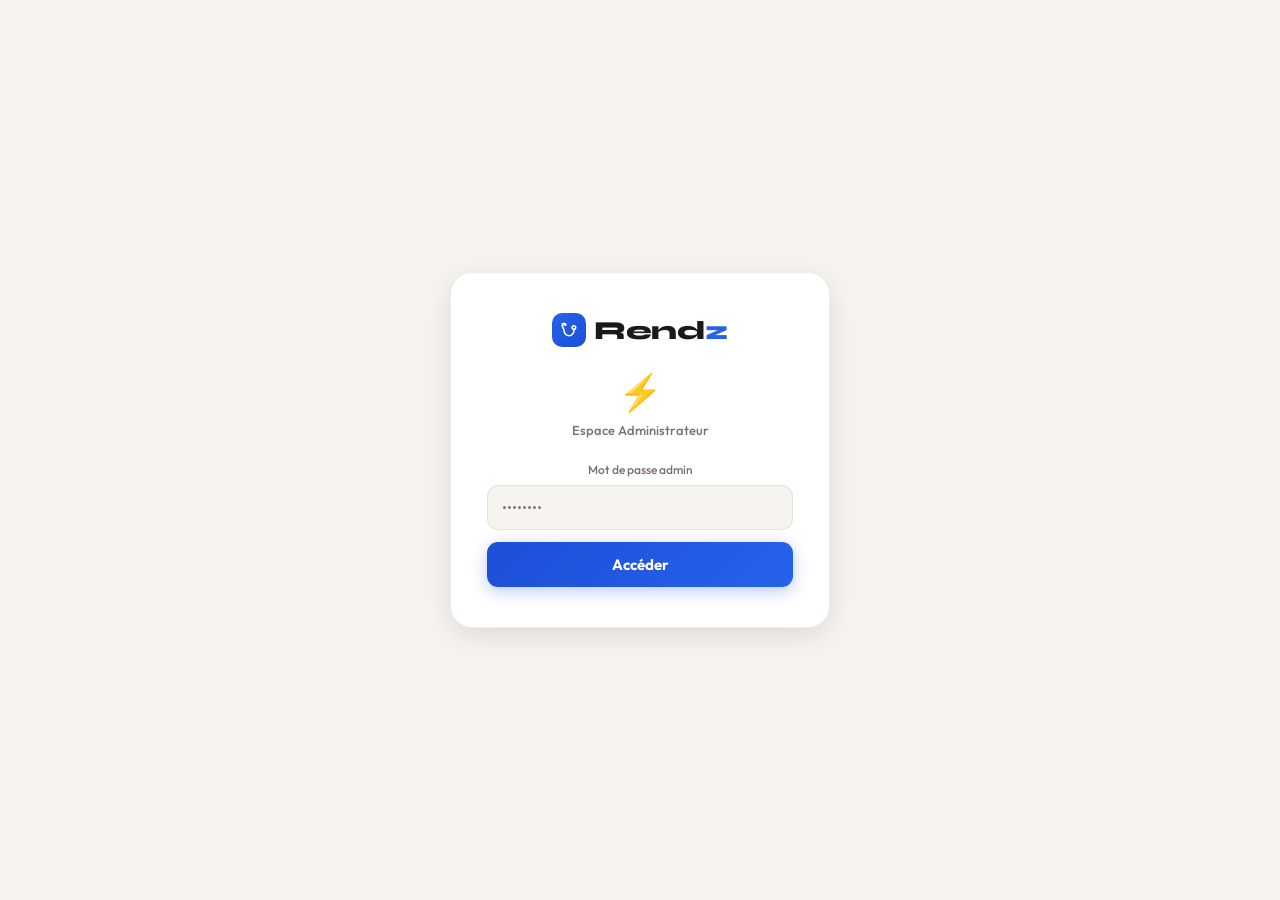
==== commit 4216f8ff: "Add files via upload" ====
--- a/admin.html
+++ b/admin.html
@@ -4,101 +4,17 @@
   <meta charset="UTF-8"/>
   <meta name="viewport" content="width=device-width, initial-scale=1.0"/>
   <title>Rendz — Admin</title>
-  <link href="https://fonts.googleapis.com/css2?family=Outfit:wght@300;400;500;600;700;800;900&family=Syne:wght@700;800&display=swap" rel="stylesheet"/>
-  <style>
-    :root {
-      --bg:          #f7f3ee;
-      --bg2:         #f0ebe3;
-      --cream:       #ede8e0;
-      --blue:        #2563eb;
-      --blue-dim:    rgba(37,99,235,0.08);
-      --blue-border: rgba(37,99,235,0.18);
-      --blue-text:   #1d4ed8;
-      --white:       #ffffff;
-      --text:        #1c1917;
-      --text-sub:    #78716c;
-      --text-muted:  #a8a29e;
-      --border:      rgba(0,0,0,0.07);
-      --shadow:      0 2px 12px rgba(0,0,0,0.06);
-      --shadow-lg:   0 8px 28px rgba(0,0,0,0.10);
-      --green:       #16a34a;
-      --green-light: #f0fdf4;
-      --green-border:#bbf7d0;
-      --red:         #dc2626;
-      --red-light:   #fef2f2;
-      --red-border:  #fecaca;
-      --orange:      #ea580c;
-    }
-    * { box-sizing: border-box; margin: 0; padding: 0; }
-    body { font-family: 'Outfit', sans-serif; background: var(--bg); min-height: 100vh; }
-
-    @keyframes fadeUp { from{opacity:0;transform:translateY(12px);}to{opacity:1;transform:translateY(0);} }
-    @keyframes glow   { 0%,100%{box-shadow:0 0 16px rgba(37,99,235,0.25);}50%{box-shadow:0 0 28px rgba(37,99,235,0.4);} }
+    <link href="https://fonts.googleapis.com/css2?family=Cairo:wght@400;500;600;700;800&family=Outfit:wght@300;400;500;600;700;800;900&family=Syne:wght@700;800&display=swap" rel="stylesheet"/>
+  <link rel="stylesheet" href="rendz-common.css"/>
+  <script src="rendz-common.js" defer></script>
+  <style>to{opacity:1;transform:translateY(0);} }50%{box-shadow:0 0 28px rgba(37,99,235,0.4);} }
 
     /* ── LOGIN ── */
-    .login-wrap {
-      min-height: 100vh; display: flex; align-items: center;
-      justify-content: center; padding: 20px; background: var(--bg);
-    }
-    .login-card {
-      background: white; border-radius: 22px; padding: 40px 36px;
-      width: 100%; max-width: 380px;
-      box-shadow: var(--shadow-lg); border: 1px solid var(--border);
-      text-align: center; animation: fadeUp 0.5s ease both;
-    }
-    .login-logo-wrap { display: inline-flex; align-items: center; gap: 8px; margin-bottom: 6px; }
-    .login-logo-icon {
-      width: 34px; height: 34px;
-      background: linear-gradient(140deg, #2563eb, #1d4ed8);
-      border-radius: 10px; display: flex; align-items: center; justify-content: center;
-      animation: glow 3s ease-in-out infinite;
-    }
-    .login-logo-text { font-family: 'Syne', sans-serif; font-size: 26px; font-weight: 800; color: var(--text); letter-spacing: -0.5px; }
     .login-logo-text span { color: var(--blue); }
-    .login-role-icon { font-size: 36px; margin: 16px 0 8px; }
-    .login-role { font-size: 13px; color: var(--text-sub); margin-bottom: 24px; font-weight: 500; }
-    .login-label { font-size: 11px; font-weight: 600; color: var(--text-sub); text-transform: uppercase; letter-spacing: 0.5px; margin-bottom: 7px; text-align: left; }
-    .login-input {
-      width: 100%; padding: 12px 14px; border: 1.5px solid var(--border);
-      border-radius: 11px; font-family: 'Outfit', sans-serif; font-size: 15px;
-      color: var(--text); background: var(--bg); margin-bottom: 12px; outline: none;
-    }
-    .login-input:focus { border-color: var(--blue); background: white; }
-    .login-btn {
-      width: 100%; padding: 13px;
-      background: linear-gradient(135deg, #1d4ed8, #2563eb);
-      color: white; border: none; border-radius: 11px;
-      font-family: 'Outfit', sans-serif; font-size: 15px; font-weight: 700;
-      cursor: pointer; box-shadow: 0 4px 16px rgba(29,78,216,0.3); transition: all 0.15s;
-    }
-    .login-btn:hover { transform: translateY(-1px); }
-    .login-err { color: var(--red); font-size: 13px; margin-top: 10px; display: none; font-weight: 500; }
 
     /* ── DASHBOARD ── */
     .dashboard { display: none; }
-
-    .topbar {
-      background: white; border-bottom: 1px solid var(--border);
-      padding: 12px 24px; display: flex; align-items: center; justify-content: space-between;
-      position: sticky; top: 0; z-index: 10;
-      box-shadow: 0 1px 8px rgba(0,0,0,0.04);
-    }
-    .topbar-logo-wrap { display: flex; align-items: center; gap: 7px; }
-    .topbar-logo-icon {
-      width: 28px; height: 28px; background: linear-gradient(140deg, #2563eb, #1d4ed8);
-      border-radius: 8px; display: flex; align-items: center; justify-content: center;
-    }
-    .topbar-logo-text { font-family: 'Syne', sans-serif; font-size: 18px; font-weight: 800; color: var(--text); letter-spacing: -0.3px; }
-    .topbar-logo-text span { color: var(--blue); }
-    .topbar-right { display: flex; align-items: center; gap: 12px; }
     .admin-badge { background: var(--blue-dim); color: var(--blue-text); font-size: 11px; font-weight: 700; padding: 4px 10px; border-radius: 20px; border: 1px solid var(--blue-border); }
-    .logout-btn {
-      padding: 6px 14px; border-radius: 8px; border: 1px solid var(--border);
-      background: white; color: var(--text-sub);
-      font-family: 'Outfit', sans-serif; font-size: 12px; font-weight: 500; cursor: pointer;
-      transition: all 0.15s;
-    }
-    .logout-btn:hover { border-color: var(--red); color: var(--red); }
 
     /* MAIN */
     .main { max-width: 1100px; margin: 0 auto; padding: 24px; }
@@ -168,17 +84,6 @@
     .empty-state { text-align: center; padding: 48px; color: var(--text-muted); font-size: 14px; }
 
     /* MODALS */
-    .modal-overlay {
-      display: none; position: fixed; inset: 0;
-      background: rgba(28,25,23,0.45); z-index: 100;
-      align-items: center; justify-content: center; padding: 24px;
-    }
-    .modal-overlay.show { display: flex; }
-    .modal-box {
-      background: white; border-radius: 20px; padding: 30px 26px;
-      width: 100%; max-width: 460px; box-shadow: var(--shadow-lg);
-    }
-    .modal-title { font-size: 17px; font-weight: 700; color: var(--text); margin-bottom: 18px; }
     .field-label { font-size: 11px; font-weight: 600; color: var(--text-sub); text-transform: uppercase; letter-spacing: 0.4px; margin-bottom: 6px; }
     .field-input {
       width: 100%; padding: 10px 13px; border: 1.5px solid var(--border);
@@ -186,23 +91,6 @@
       color: var(--text); background: var(--bg); outline: none; margin-bottom: 12px;
     }
     .field-input:focus { border-color: var(--blue); background: white; }
-    .modal-footer { display: flex; gap: 10px; margin-top: 6px; }
-    .modal-confirm-btn {
-      flex: 1; padding: 12px; background: linear-gradient(135deg, #1d4ed8, #2563eb);
-      color: white; border: none; border-radius: 10px;
-      font-family: 'Outfit', sans-serif; font-size: 14px; font-weight: 700; cursor: pointer;
-      box-shadow: 0 3px 12px rgba(29,78,216,0.3); transition: all 0.15s;
-    }
-    .modal-confirm-btn:hover { transform: translateY(-1px); }
-    .modal-confirm-btn.red { background: var(--red); box-shadow: 0 3px 12px rgba(220,38,38,0.3); }
-    .modal-confirm-btn.red:hover { background: #b91c1c; }
-    .modal-cancel-btn {
-      flex: 1; padding: 12px; background: var(--bg); color: var(--text-sub);
-      border: 1px solid var(--border); border-radius: 10px;
-      font-family: 'Outfit', sans-serif; font-size: 14px; font-weight: 600; cursor: pointer;
-    }
-    .modal-cancel-btn:hover { background: var(--cream); }
-    .modal-err { display: none; color: var(--red); font-size: 12px; margin-top: 6px; font-weight: 600; }
 
     .link-box {
       background: var(--blue-dim); border-radius: 10px; padding: 12px 14px;
@@ -308,13 +196,8 @@
 </div>
 
 <script>
-  const SUPABASE_URL = 'https://rynxvdqjplqccekulcfe.supabase.co';
-  const SUPABASE_KEY = 'eyJhbGciOiJIUzI1NiIsInR5cCI6IkpXVCJ9.eyJpc3MiOiJzdXBhYmFzZSIsInJlZiI6InJ5bnh2ZHFqcGxxY2Nla3VsY2ZlIiwicm9sZSI6ImFub24iLCJpYXQiOjE3NzIxNDY5ODQsImV4cCI6MjA4NzcyMjk4NH0.Ab-HQgVhGzxdyXbY8xeFF0HveQGxstNgEIUeELVPWk8';
   const ADMIN_PWD = 'rendz-admin-2025';
-  const BASE_URL = window.location.origin + window.location.pathname.replace('admin.html', '');
-  let pendingAction = null;
-
-  function login() {
+  const BASE_URL = window.location.origin + window.location.pathname.replace('admin.html', '');  function login() {
     const pwd = document.getElementById('pwdInput').value;
     if (pwd === ADMIN_PWD) {
       localStorage.setItem('rendz_admin', 'true');
@@ -342,8 +225,8 @@
   async function loadAll() {
     const today = new Date().toISOString().split('T')[0];
     const [paramRes, inscRes] = await Promise.all([
-      fetch(`${SUPABASE_URL}/rest/v1/parametres?cabinet_id=not.is.null&order=id.asc`, { headers: { 'apikey': SUPABASE_KEY, 'Authorization': `Bearer ${SUPABASE_KEY}` } }),
-      fetch(`${SUPABASE_URL}/rest/v1/inscriptions?date_inscription=eq.${today}&select=cabinet_id`, { headers: { 'apikey': SUPABASE_KEY, 'Authorization': `Bearer ${SUPABASE_KEY}` } })
+      fetch(`${SUPABASE_URL}/rest/v1/parametres?cabinet_id=not.is.null&order=id.asc`, { headers: SB_H }),
+      fetch(`${SUPABASE_URL}/rest/v1/inscriptions?date_inscription=eq.${today}&select=cabinet_id`, { headers: SB_H })
     ]);
     const cabinets = await paramRes.json();
     const inscriptions = await inscRes.json();
@@ -413,12 +296,12 @@
 
     await fetch(`${SUPABASE_URL}/rest/v1/parametres`, {
       method: 'POST',
-      headers: { 'apikey': SUPABASE_KEY, 'Authorization': `Bearer ${SUPABASE_KEY}`, 'Content-Type': 'application/json' },
+      headers: SB_HJ,
       body: JSON.stringify({ cabinet_id: id, nom_cabinet: nom, specialite: spec, ouvert: false, numero_en_cours: 0, limite_patients: 0 })
     });
     await fetch(`${SUPABASE_URL}/rest/v1/utilisateurs`, {
       method: 'POST',
-      headers: { 'apikey': SUPABASE_KEY, 'Authorization': `Bearer ${SUPABASE_KEY}`, 'Content-Type': 'application/json' },
+      headers: SB_HJ,
       body: JSON.stringify([
         { cabinet_id: id, role: 'medecin', mot_de_passe: pwdMed },
         { cabinet_id: id, role: 'assistante', mot_de_passe: pwdAss }
@@ -444,9 +327,9 @@
 
   async function deleteCabinet(cabinetId) {
     await Promise.all([
-      fetch(`${SUPABASE_URL}/rest/v1/parametres?cabinet_id=eq.${cabinetId}`, { method: 'DELETE', headers: { 'apikey': SUPABASE_KEY, 'Authorization': `Bearer ${SUPABASE_KEY}` } }),
-      fetch(`${SUPABASE_URL}/rest/v1/utilisateurs?cabinet_id=eq.${cabinetId}`, { method: 'DELETE', headers: { 'apikey': SUPABASE_KEY, 'Authorization': `Bearer ${SUPABASE_KEY}` } }),
-      fetch(`${SUPABASE_URL}/rest/v1/inscriptions?cabinet_id=eq.${cabinetId}`, { method: 'DELETE', headers: { 'apikey': SUPABASE_KEY, 'Authorization': `Bearer ${SUPABASE_KEY}` } }),
+      fetch(`${SUPABASE_URL}/rest/v1/parametres?cabinet_id=eq.${cabinetId}`, { method: 'DELETE', headers: SB_H }),
+      fetch(`${SUPABASE_URL}/rest/v1/utilisateurs?cabinet_id=eq.${cabinetId}`, { method: 'DELETE', headers: SB_H }),
+      fetch(`${SUPABASE_URL}/rest/v1/inscriptions?cabinet_id=eq.${cabinetId}`, { method: 'DELETE', headers: SB_H }),
     ]);
     loadAll();
   }
@@ -456,5 +339,6 @@
   document.getElementById('pwdInput').addEventListener('keydown', e => { if(e.key==='Enter') login(); });
   setInterval(loadAll, 30000);
 </script>
+<div id="toast-container"></div>
 </body>
 </html>
--- a/rendz-common.css
+++ b/rendz-common.css
@@ -0,0 +1,207 @@
+/* ============================================================
+   rendz-common.css — Styles partagés Rendz
+   Utilisé par : patient.html, medecin.html, assistante.html,
+                 admin.html, cabinet.html
+   ============================================================ */
+
+/* ── RESET ──────────────────────────────────────────────────── */
+*, *::before, *::after { box-sizing: border-box; margin: 0; padding: 0; }
+
+/* ── VARIABLES ──────────────────────────────────────────────── */
+:root {
+  --bg:           #f7f3ee;
+  --bg2:          #f0ebe3;
+  --cream:        #ede8e0;
+  --blue:         #2563eb;
+  --blue-mid:     #3b82f6;
+  --blue-dim:     rgba(37,99,235,0.08);
+  --blue-border:  rgba(37,99,235,0.18);
+  --blue-text:    #1d4ed8;
+  --white:        #ffffff;
+  --text:         #1c1917;
+  --text-sub:     #78716c;
+  --text-muted:   #a8a29e;
+  --border:       rgba(0,0,0,0.07);
+  --shadow:       0 2px 12px rgba(0,0,0,0.06);
+  --shadow-lg:    0 8px 28px rgba(0,0,0,0.10);
+  --green:        #16a34a;
+  --green-dim:    rgba(22,163,74,0.08);
+  --green-light:  #f0fdf4;
+  --green-border: #bbf7d0;
+  --orange:       #ea580c;
+  --orange-light: #fff7ed;
+  --orange-dim:   rgba(234,88,12,0.08);
+  --orange-border:#fed7aa;
+  --red:          #dc2626;
+  --red-dim:      rgba(220,38,38,0.07);
+  --red-light:    #fef2f2;
+  --red-border:   #fecaca;
+  --font-ar:      'Cairo', sans-serif;
+}
+
+/* ── BASE ───────────────────────────────────────────────────── */
+body {
+  font-family: 'Outfit', sans-serif;
+  background: var(--bg);
+  min-height: 100vh;
+}
+html[lang=ar] body        { font-family: var(--font-ar); }
+html[lang=ar] .form-input { font-family: var(--font-ar); font-size: 15px; text-align: right; }
+html[lang=ar] .submit-btn { font-family: var(--font-ar); font-size: 16px; }
+
+/* ── ANIMATIONS ─────────────────────────────────────────────── */
+@keyframes fadeUp   { from{opacity:0;transform:translateY(12px);}to{opacity:1;transform:translateY(0);} }
+@keyframes fadeIn   { from{opacity:0;}to{opacity:1;} }
+@keyframes pulse    { 0%,100%{opacity:1;}50%{opacity:0.35;} }
+@keyframes shimmer  { 0%{background-position:200% 0}100%{background-position:-200% 0} }
+@keyframes popIn    { 0%{transform:scale(0.75);opacity:0;}70%{transform:scale(1.06);}100%{transform:scale(1);opacity:1;} }
+@keyframes glow     { 0%,100%{box-shadow:0 0 16px rgba(37,99,235,0.25);}50%{box-shadow:0 0 28px rgba(37,99,235,0.4);} }
+
+/* ── LOGO ───────────────────────────────────────────────────── */
+.logo-wrap        { display: flex; align-items: center; gap: 8px; }
+.logo-icon        { background: linear-gradient(140deg, #2563eb, #1d4ed8); border-radius: 10px; display: flex; align-items: center; justify-content: center; animation: glow 3s ease-in-out infinite; }
+.logo-text        { font-family: 'Syne', sans-serif; font-weight: 800; color: var(--text); letter-spacing: -0.5px; }
+.logo-text span   { color: var(--blue); }
+
+/* ── LOGIN ──────────────────────────────────────────────────── */
+.login-wrap {
+  min-height: 100vh; display: flex; align-items: center;
+  justify-content: center; padding: 20px; background: var(--bg);
+}
+.login-card {
+  background: white; border-radius: 22px; padding: 40px 36px;
+  width: 100%; max-width: 380px;
+  box-shadow: var(--shadow-lg); border: 1px solid var(--border);
+  text-align: center; animation: fadeUp 0.5s ease both;
+}
+.login-logo-wrap  { display: inline-flex; align-items: center; gap: 8px; margin-bottom: 6px; }
+.login-logo-icon  { width: 34px; height: 34px; background: linear-gradient(140deg, #2563eb, #1d4ed8); border-radius: 10px; display: flex; align-items: center; justify-content: center; animation: glow 3s ease-in-out infinite; }
+.login-logo-text  { font-family: 'Syne', sans-serif; font-size: 26px; font-weight: 800; color: var(--text); letter-spacing: -0.5px; }
+.login-logo-text span { color: var(--blue); }
+.login-role-icon  { font-size: 36px; margin: 16px 0 8px; }
+.login-role       { font-size: 13px; color: var(--text-sub); margin-bottom: 24px; font-weight: 500; }
+.login-label      { font-size: 12px; color: var(--text-sub); margin-bottom: 8px; font-weight: 500; }
+.login-input {
+  width: 100%; padding: 12px 14px; border: 1.5px solid var(--border);
+  border-radius: 11px; font-family: 'Outfit', sans-serif; font-size: 15px;
+  color: var(--text); background: var(--bg); margin-bottom: 12px; outline: none;
+  transition: border-color 0.15s, background 0.15s;
+}
+.login-input:focus { border-color: var(--blue); background: white; }
+.login-btn {
+  width: 100%; padding: 13px;
+  background: linear-gradient(135deg, #1d4ed8, #2563eb);
+  color: white; border: none; border-radius: 11px;
+  font-family: 'Outfit', sans-serif; font-size: 15px; font-weight: 700;
+  cursor: pointer; box-shadow: 0 4px 16px rgba(29,78,216,0.3); transition: all 0.15s;
+}
+.login-btn:hover  { transform: translateY(-1px); box-shadow: 0 8px 24px rgba(29,78,216,0.4); }
+.login-err        { color: var(--red); font-size: 13px; margin-top: 10px; display: none; font-weight: 500; }
+
+/* ── TOPBAR ─────────────────────────────────────────────────── */
+.topbar {
+  width: 100%; position: sticky; top: 0; z-index: 100;
+  background: rgba(247,243,238,0.92); backdrop-filter: blur(12px);
+  border-bottom: 1px solid var(--border);
+  padding: 10px 20px;
+  display: flex; align-items: center; justify-content: space-between;
+}
+.topbar-logo-wrap { display: flex; align-items: center; gap: 8px; }
+.topbar-logo-icon { width: 28px; height: 28px; background: linear-gradient(140deg, #2563eb, #1d4ed8); border-radius: 8px; display: flex; align-items: center; justify-content: center; animation: glow 3s ease-in-out infinite; }
+.topbar-logo-text { font-family: 'Syne', sans-serif; font-size: 18px; font-weight: 800; color: var(--text); letter-spacing: -0.5px; }
+.topbar-logo-text span { color: var(--blue); }
+.topbar-right     { display: flex; align-items: center; gap: 8px; }
+.role-badge       { font-size: 12px; font-weight: 600; color: var(--text-sub); background: white; border: 1px solid var(--border); border-radius: 20px; padding: 4px 10px; }
+.logout-btn       { font-size: 12px; font-weight: 600; color: var(--text-sub); background: none; border: 1px solid var(--border); border-radius: 8px; padding: 5px 10px; cursor: pointer; transition: all 0.15s; font-family: 'Outfit', sans-serif; }
+.logout-btn:hover { border-color: var(--red-border); color: var(--red); }
+.live-dot-top     { width: 7px; height: 7px; background: var(--green); border-radius: 50%; animation: pulse 1.8s infinite; }
+
+/* ── MODAL ──────────────────────────────────────────────────── */
+.modal-overlay {
+  position: fixed; inset: 0; background: rgba(0,0,0,0.4);
+  display: flex; align-items: center; justify-content: center;
+  z-index: 1000; opacity: 0; pointer-events: none; transition: opacity 0.2s;
+  padding: 20px;
+}
+.modal-overlay.show { opacity: 1; pointer-events: all; }
+.modal {
+  background: white; border-radius: 20px; padding: 28px 24px;
+  width: 100%; max-width: 360px; text-align: center;
+  box-shadow: var(--shadow-lg); animation: fadeUp 0.25s ease both;
+}
+.modal-icon   { font-size: 36px; margin-bottom: 12px; }
+.modal-title  { font-size: 17px; font-weight: 800; color: var(--text); margin-bottom: 8px; }
+.modal-msg    { font-size: 13px; color: var(--text-sub); margin-bottom: 22px; line-height: 1.5; }
+.modal-actions { display: flex; gap: 10px; }
+.modal-cancel  { flex: 1; padding: 11px; background: var(--bg); border: 1px solid var(--border); border-radius: 10px; font-family: 'Outfit', sans-serif; font-size: 14px; font-weight: 600; color: var(--text-sub); cursor: pointer; transition: all 0.15s; }
+.modal-cancel:hover { border-color: var(--blue-border); }
+.modal-confirm { flex: 1; padding: 11px; border: none; border-radius: 10px; font-family: 'Outfit', sans-serif; font-size: 14px; font-weight: 700; cursor: pointer; transition: all 0.15s; }
+.modal-confirm.primary { background: var(--blue); color: white; }
+.modal-confirm.danger  { background: var(--red);  color: white; }
+.modal-confirm:hover   { opacity: 0.9; transform: translateY(-1px); }
+
+/* ── SKELETON ───────────────────────────────────────────────── */
+.skeleton { background: linear-gradient(90deg, var(--cream) 25%, var(--bg2) 50%, var(--cream) 75%); background-size: 200% 100%; animation: shimmer 1.5s infinite; border-radius: 8px; }
+
+/* ── TOAST SYSTEM ───────────────────────────────────────────── */
+#toast-container {
+  position: fixed; bottom: 24px; left: 50%; transform: translateX(-50%);
+  z-index: 9999; display: flex; flex-direction: column-reverse; align-items: center;
+  gap: 8px; pointer-events: none; width: 100%; max-width: 380px; padding: 0 16px;
+}
+.toast {
+  display: flex; align-items: center; gap: 10px;
+  background: #1c1917; color: #fff;
+  border-radius: 14px; padding: 12px 16px;
+  font-family: 'Outfit', sans-serif; font-size: 13px; font-weight: 500;
+  box-shadow: 0 8px 32px rgba(0,0,0,0.22), 0 2px 8px rgba(0,0,0,0.12);
+  pointer-events: all; width: 100%;
+  border: 1px solid rgba(255,255,255,0.08);
+  position: relative; overflow: hidden;
+  animation: toastIn 0.32s cubic-bezier(0.34,1.4,0.64,1) both;
+}
+.toast.hide    { animation: toastOut 0.22s ease forwards; }
+.toast-icon    { font-size: 16px; flex-shrink: 0; line-height: 1; }
+.toast-msg     { flex: 1; line-height: 1.4; }
+.toast-close   { background: none; border: none; color: rgba(255,255,255,0.4); font-size: 16px; cursor: pointer; padding: 0; line-height: 1; flex-shrink: 0; transition: color 0.15s; }
+.toast-close:hover { color: rgba(255,255,255,0.85); }
+.toast-bar     { position: absolute; bottom: 0; left: 0; height: 3px; border-radius: 0 0 14px 14px; animation: toastBar var(--dur, 3.5s) linear forwards; }
+.toast.success { background: #14532d; border-color: rgba(34,197,94,0.25); }
+.toast.success .toast-bar { background: #22c55e; }
+.toast.error   { background: #450a0a; border-color: rgba(239,68,68,0.25); }
+.toast.error   .toast-bar { background: #ef4444; }
+.toast.warning { background: #431407; border-color: rgba(249,115,22,0.25); }
+.toast.warning .toast-bar { background: #f97316; }
+.toast.info    { background: #1e3a5f; border-color: rgba(59,130,246,0.25); }
+.toast.info    .toast-bar { background: #3b82f6; }
+@keyframes toastIn  { from{opacity:0;transform:translateY(16px) scale(0.95);}to{opacity:1;transform:translateY(0) scale(1);} }
+@keyframes toastOut { from{opacity:1;transform:translateY(0);}to{opacity:0;transform:translateY(10px) scale(0.96);} }
+@keyframes toastBar { from{width:100%;}to{width:0%;} }
+
+/* ── SEARCH & FILTERS ───────────────────────────────────────── */
+.search-bar-wrap { display: flex; gap: 8px; align-items: center; margin-bottom: 10px; flex-wrap: wrap; }
+.search-input {
+  flex: 1; min-width: 160px; padding: 9px 12px 9px 34px;
+  background: var(--bg); border: 1.5px solid var(--border);
+  border-radius: 10px; font-family: 'Outfit', sans-serif;
+  font-size: 13px; color: var(--text); outline: none;
+  transition: border-color 0.15s, background 0.15s;
+  background-image: url("data:image/svg+xml,%3Csvg xmlns='http://www.w3.org/2000/svg' width='14' height='14' viewBox='0 0 24 24' fill='none' stroke='%23a8a29e' stroke-width='2.5'%3E%3Ccircle cx='11' cy='11' r='8'/%3E%3Cpath d='m21 21-4.35-4.35'/%3E%3C/svg%3E");
+  background-repeat: no-repeat; background-position: 10px center;
+}
+.search-input:focus { border-color: var(--blue); background-color: white; }
+.search-input::placeholder { color: var(--text-muted); }
+.filter-chips { display: flex; gap: 5px; flex-wrap: wrap; }
+.chip { padding: 5px 10px; border-radius: 20px; font-size: 11px; font-weight: 600; border: 1.5px solid var(--border); background: white; color: var(--text-sub); cursor: pointer; transition: all 0.12s; white-space: nowrap; }
+.chip:hover { border-color: var(--blue-border); color: var(--blue-text); }
+.chip.active          { background: var(--blue);    color: white; border-color: var(--blue); }
+.chip.chip-present.active { background: #16a34a; border-color: #16a34a; }
+.chip.chip-attente.active { background: #2563eb; border-color: #2563eb; }
+.chip.chip-absent.active  { background: #dc2626; border-color: #dc2626; }
+.chip.chip-termine.active { background: #78716c; border-color: #78716c; }
+.search-count { font-size: 11px; color: var(--text-muted); font-weight: 500; white-space: nowrap; }
+.highlight { background: #fef08a; border-radius: 2px; padding: 0 1px; }
+
+/* ── FOOTER ─────────────────────────────────────────────────── */
+.footer-common { margin-top: 28px; font-size: 11px; color: var(--text-muted); text-align: center; }
+.footer-common span { color: var(--blue); font-weight: 600; }
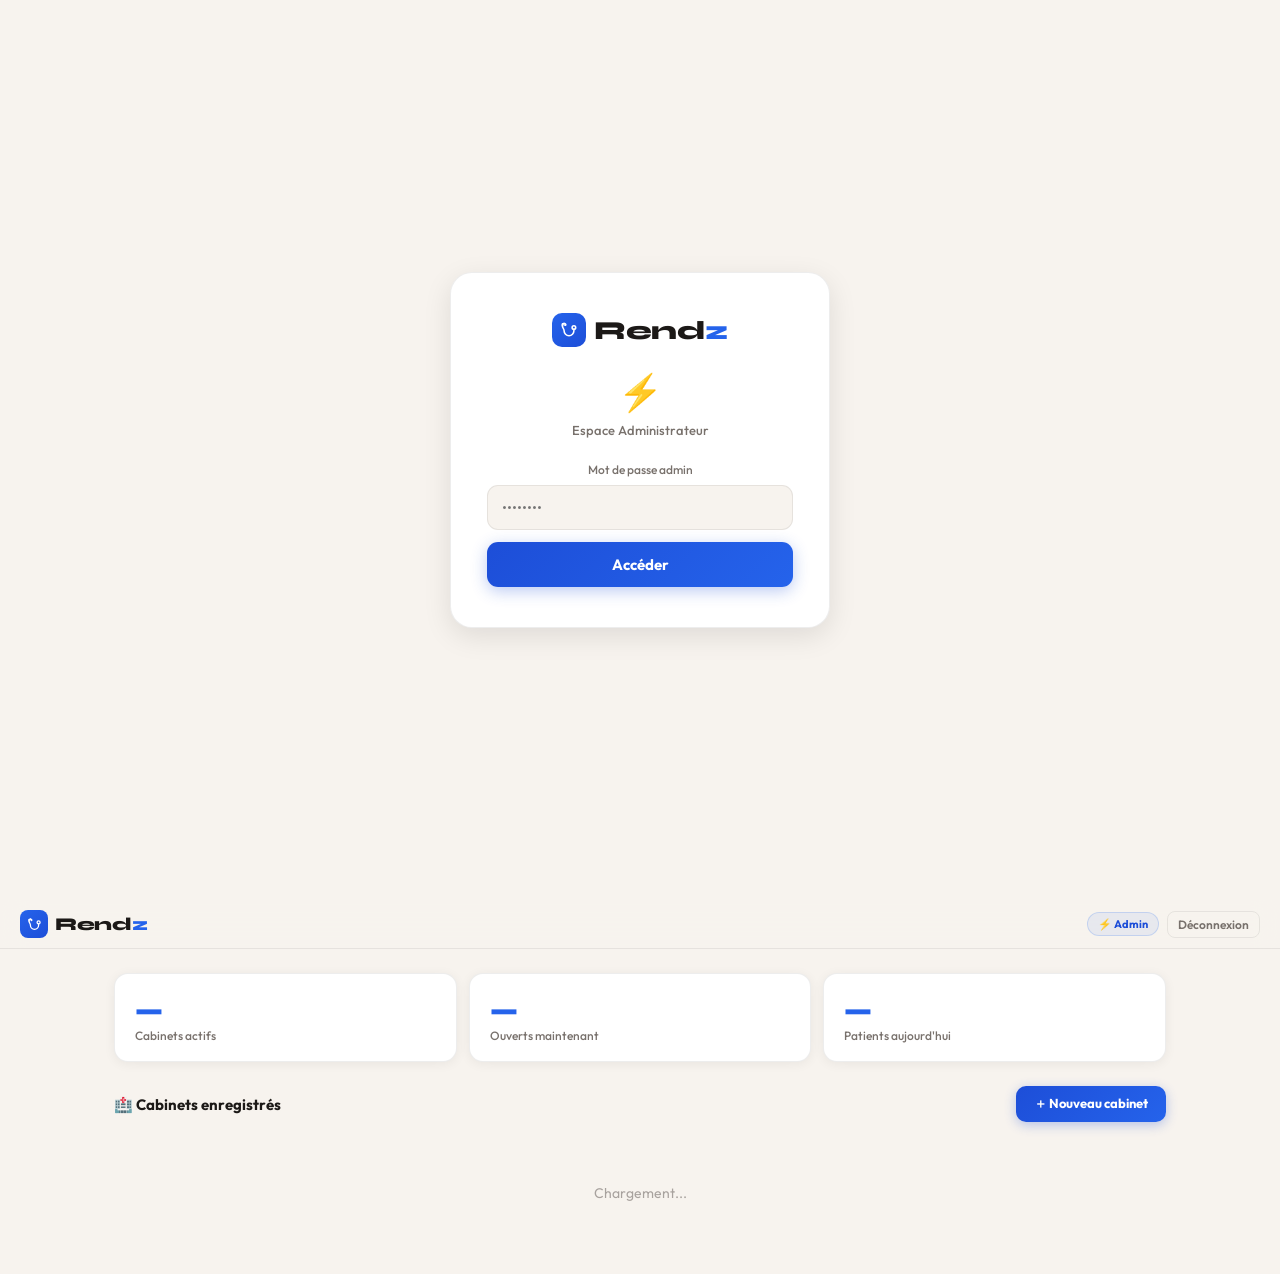
==== commit 1c39eb3c: "Add files via upload" ====
--- a/admin.html
+++ b/admin.html
@@ -4,16 +4,23 @@
   <meta charset="UTF-8"/>
   <meta name="viewport" content="width=device-width, initial-scale=1.0"/>
   <title>Rendz — Admin</title>
-    <link href="https://fonts.googleapis.com/css2?family=Cairo:wght@400;500;600;700;800&family=Outfit:wght@300;400;500;600;700;800;900&family=Syne:wght@700;800&display=swap" rel="stylesheet"/>
+  <link href="https://fonts.googleapis.com/css2?family=Cairo:wght@400;500;600;700;800&family=Outfit:wght@300;400;500;600;700;800;900&family=Syne:wght@700;800&display=swap" rel="stylesheet"/>
   <link rel="stylesheet" href="rendz-common.css"/>
   <script src="rendz-common.js" defer></script>
-  <style>to{opacity:1;transform:translateY(0);} }50%{box-shadow:0 0 28px rgba(37,99,235,0.4);} }
+  <style>
+    * { box-sizing: border-box; margin: 0; padding: 0; }to{opacity:1;transform:translateY(0);} }50%{box-shadow:0 0 28px rgba(37,99,235,0.4);} }
 
     /* ── LOGIN ── */
-    .login-logo-text span { color: var(--blue); }
 
     /* ── DASHBOARD ── */
     .dashboard { display: none; }
+    .topbar-logo-wrap { display: flex; align-items: center; gap: 7px; }
+    .topbar-logo-icon {
+      width: 28px; height: 28px; background: linear-gradient(140deg, #2563eb, #1d4ed8);
+      border-radius: 8px; display: flex; align-items: center; justify-content: center;
+    }
+    .topbar-logo-text { font-family: 'Syne', sans-serif; font-size: 18px; font-weight: 800; color: var(--text); letter-spacing: -0.3px; }
+    .topbar-logo-text span { color: var(--blue); }
     .admin-badge { background: var(--blue-dim); color: var(--blue-text); font-size: 11px; font-weight: 700; padding: 4px 10px; border-radius: 20px; border: 1px solid var(--blue-border); }
 
     /* MAIN */
@@ -84,6 +91,17 @@
     .empty-state { text-align: center; padding: 48px; color: var(--text-muted); font-size: 14px; }
 
     /* MODALS */
+    .modal-overlay {
+      display: none; position: fixed; inset: 0;
+      background: rgba(28,25,23,0.45); z-index: 100;
+      align-items: center; justify-content: center; padding: 24px;
+    }
+    .modal-overlay.show { display: flex; }
+    .adm-modal-box {
+      background: white; border-radius: 20px; padding: 30px 26px;
+      width: 100%; max-width: 460px; box-shadow: var(--shadow-lg);
+    }
+    .adm-modal-title { font-size: 17px; font-weight: 700; color: var(--text); margin-bottom: 18px; }
     .field-label { font-size: 11px; font-weight: 600; color: var(--text-sub); text-transform: uppercase; letter-spacing: 0.4px; margin-bottom: 6px; }
     .field-input {
       width: 100%; padding: 10px 13px; border: 1.5px solid var(--border);
@@ -91,6 +109,23 @@
       color: var(--text); background: var(--bg); outline: none; margin-bottom: 12px;
     }
     .field-input:focus { border-color: var(--blue); background: white; }
+    .adm-modal-footer { display: flex; gap: 10px; margin-top: 6px; }
+    .adm-confirm-btn {
+      flex: 1; padding: 12px; background: linear-gradient(135deg, #1d4ed8, #2563eb);
+      color: white; border: none; border-radius: 10px;
+      font-family: 'Outfit', sans-serif; font-size: 14px; font-weight: 700; cursor: pointer;
+      box-shadow: 0 3px 12px rgba(29,78,216,0.3); transition: all 0.15s;
+    }
+    .adm-confirm-btn:hover { transform: translateY(-1px); }
+    .adm-confirm-btn.red { background: var(--red); box-shadow: 0 3px 12px rgba(220,38,38,0.3); }
+    .adm-confirm-btn.red:hover { background: #b91c1c; }
+    .adm-cancel-btn {
+      flex: 1; padding: 12px; background: var(--bg); color: var(--text-sub);
+      border: 1px solid var(--border); border-radius: 10px;
+      font-family: 'Outfit', sans-serif; font-size: 14px; font-weight: 600; cursor: pointer;
+    }
+    .adm-cancel-btn:hover { background: var(--cream); }
+    .adm-modal-err { display: none; color: var(--red); font-size: 12px; margin-top: 6px; font-weight: 600; }
 
     .link-box {
       background: var(--blue-dim); border-radius: 10px; padding: 12px 14px;
@@ -161,8 +196,8 @@
 
 <!-- MODALE NOUVEAU CABINET -->
 <div class="modal-overlay" id="modalNew">
-  <div class="modal-box">
-    <div class="modal-title">➕ Nouveau cabinet</div>
+  <div class="adm-modal-box">
+    <div class="adm-modal-title">➕ Nouveau cabinet</div>
     <div class="field-label">Nom du médecin</div>
     <input class="field-input" type="text" id="newNom" placeholder="Ex: Dr. Benali Mohamed"/>
     <div class="field-label">Spécialité</div>
@@ -173,33 +208,37 @@
     <input class="field-input" type="text" id="newPwdMed" placeholder="Ex: medecin2025"/>
     <div class="field-label">Mot de passe assistante</div>
     <input class="field-input" type="text" id="newPwdAss" placeholder="Ex: assistante2025"/>
-    <div class="modal-err" id="newErr">Veuillez remplir tous les champs.</div>
+    <div class="adm-modal-err" id="newErr">Veuillez remplir tous les champs.</div>
     <div class="link-box" id="newLinkBox"></div>
-    <div class="modal-footer">
-      <button class="modal-confirm-btn" id="newConfirmBtn" onclick="createCabinet()">✓ Créer</button>
-      <button class="modal-cancel-btn" onclick="closeNew()">Annuler</button>
+    <div class="adm-modal-footer">
+      <button class="adm-confirm-btn" id="newConfirmBtn" onclick="createCabinet()">✓ Créer</button>
+      <button class="adm-cancel-btn" onclick="closeNew()">Annuler</button>
     </div>
   </div>
 </div>
 
 <!-- MODALE CONFIRMATION SUPPRESSION -->
 <div class="modal-overlay" id="modalConfirm">
-  <div class="modal-box" style="max-width:380px;text-align:center">
+  <div class="adm-modal-box" style="max-width:380px;text-align:center">
     <div style="font-size:36px;margin-bottom:12px" id="confirmIcon">⚠️</div>
-    <div class="modal-title" style="text-align:center" id="confirmTitle"></div>
+    <div class="adm-modal-title" style="text-align:center" id="confirmTitle"></div>
     <div style="font-size:13px;color:var(--text-sub);margin-bottom:22px;line-height:1.5" id="confirmMsg"></div>
-    <div class="modal-footer">
-      <button class="modal-confirm-btn red" onclick="confirmAction()">Supprimer</button>
-      <button class="modal-cancel-btn" onclick="closeConfirm()">Annuler</button>
+    <div class="adm-modal-footer">
+      <button class="adm-confirm-btn red" onclick="confirmAction()">Supprimer</button>
+      <button class="adm-cancel-btn" onclick="closeConfirm()">Annuler</button>
     </div>
   </div>
 </div>
 
 <script>
-  const ADMIN_PWD = 'rendz-admin-2025';
-  const BASE_URL = window.location.origin + window.location.pathname.replace('admin.html', '');  function login() {
-    const pwd = document.getElementById('pwdInput').value;
-    if (pwd === ADMIN_PWD) {
+  const ADMIN_PWD_HASH = '51d8592338dd8ed8bf6f42dc02e157541718e94b3bbbda0f27cb62a48dfbc70e'; // sha256('rendz-admin-2025')
+  const BASE_URL = window.location.origin + window.location.pathname.replace('admin.html', '');
+  let pendingAction = null;
+
+  async function login() {
+    const pwd  = document.getElementById('pwdInput').value;
+    const hash = await sha256(pwd);
+    if (hash === ADMIN_PWD_HASH) {
       localStorage.setItem('rendz_admin', 'true');
       showDashboard();
     } else {
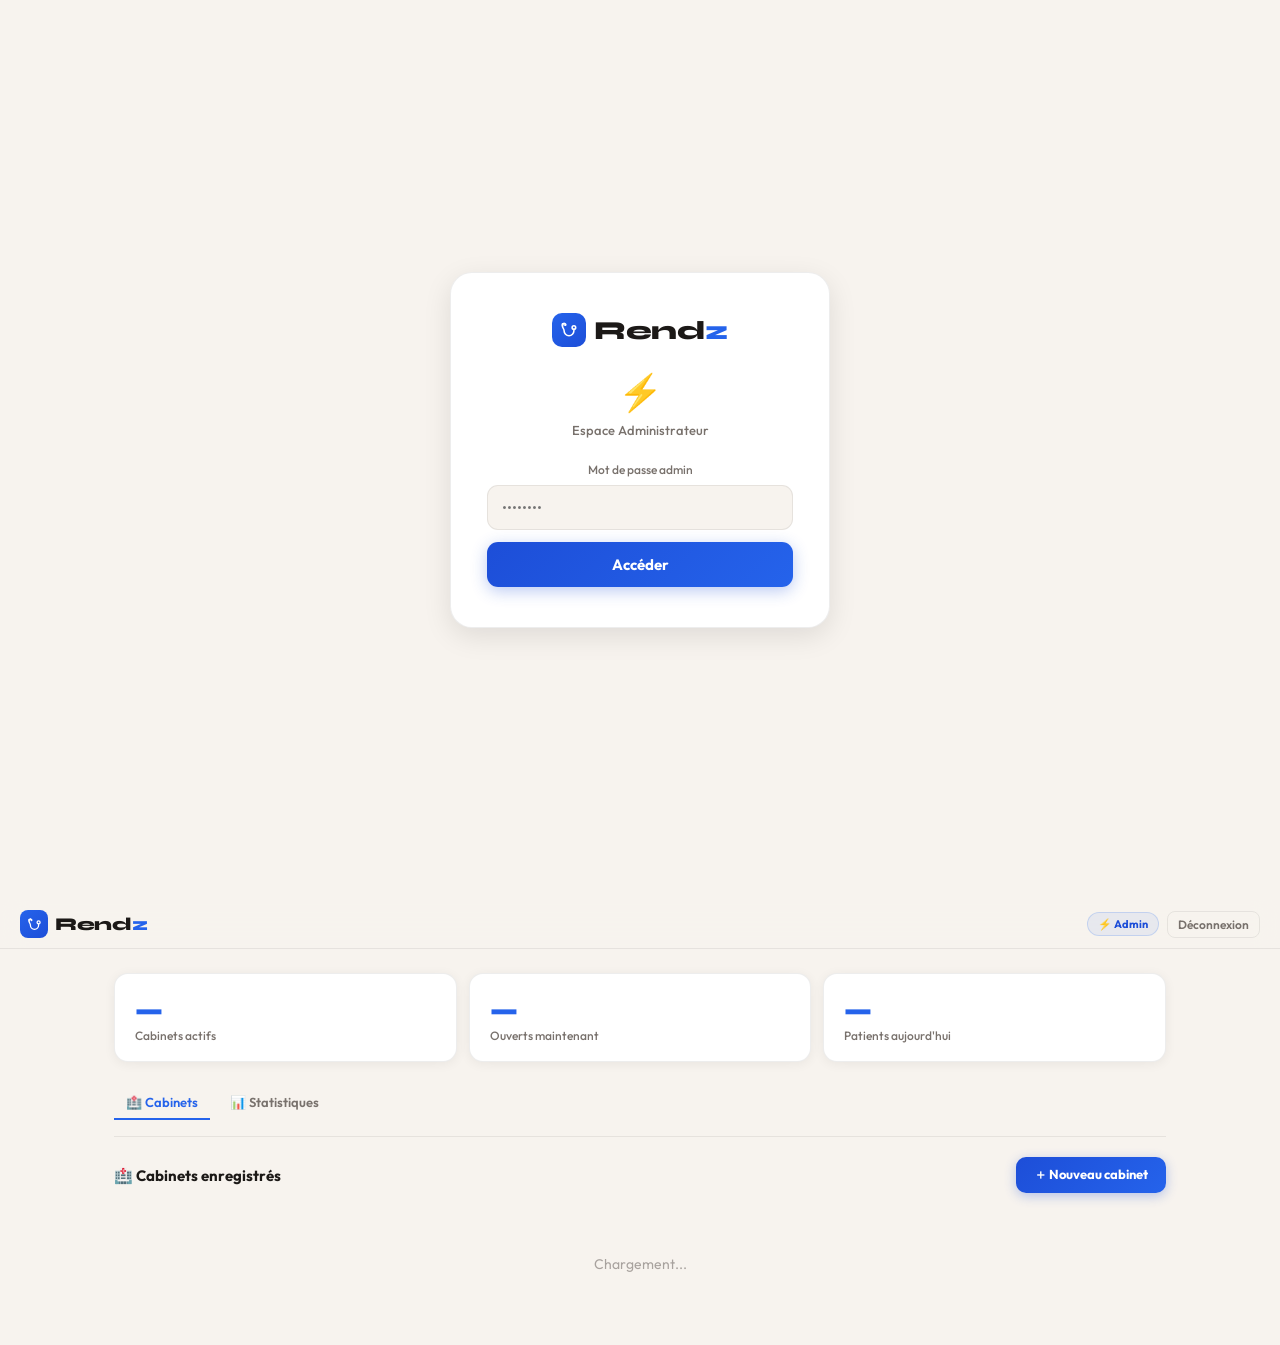
==== commit 6b178e62: "Add files via upload" ====
--- a/admin.html
+++ b/admin.html
@@ -140,7 +140,89 @@
       .main { padding-top: 16px; }
       .cabinet-card { flex-wrap: wrap; }
     }
-  </style>
+  
+    /* ── ONGLET STATISTIQUES ─────────────────────────────────────────────── */
+    .stats-tab { padding: 20px 24px 48px; display: none; }
+    .stats-tab.active { display: block; }
+    .stats-section-title {
+      font-size: 12px; font-weight: 700; color: var(--text-sub);
+      text-transform: uppercase; letter-spacing: 0.5px;
+      margin: 20px 0 10px; display: flex; align-items: center; gap: 6px;
+    }
+    .stats-section-title:first-child { margin-top: 0; }
+
+    /* Grandes cartes KPI */
+    .kpi-grid { display: grid; grid-template-columns: repeat(2, 1fr); gap: 10px; margin-bottom: 6px; }
+    .kpi-card {
+      background: white; border: 1px solid var(--border); border-radius: 14px;
+      padding: 16px; box-shadow: var(--shadow); text-align: center;
+    }
+    .kpi-val  { font-size: 28px; font-weight: 900; color: var(--text); line-height: 1; font-family: 'Outfit', sans-serif; }
+    .kpi-lbl  { font-size: 11px; color: var(--text-muted); margin-top: 4px; font-weight: 500; }
+    .kpi-card.blue  { border-top: 3px solid var(--blue);   } .kpi-card.blue  .kpi-val { color: var(--blue); }
+    .kpi-card.green { border-top: 3px solid var(--green);  } .kpi-card.green .kpi-val { color: var(--green); }
+    .kpi-card.orange{ border-top: 3px solid var(--orange); } .kpi-card.orange .kpi-val { color: var(--orange); }
+    .kpi-card.red   { border-top: 3px solid var(--red);    } .kpi-card.red   .kpi-val { color: var(--red); }
+    .kpi-card.full  { grid-column: 1 / -1; }
+
+    /* Cartes info horizontales */
+    .info-card {
+      background: white; border: 1px solid var(--border); border-radius: 14px;
+      padding: 14px 16px; box-shadow: var(--shadow); margin-bottom: 8px;
+      display: flex; align-items: center; justify-content: space-between; gap: 12px;
+    }
+    .info-card-left  { font-size: 12px; color: var(--text-sub); font-weight: 500; }
+    .info-card-right { font-size: 15px; font-weight: 800; color: var(--text); text-align: right; }
+
+    /* Barre de progression */
+    .bar-row { margin-bottom: 10px; }
+    .bar-label { display: flex; justify-content: space-between; margin-bottom: 4px; font-size: 11px; font-weight: 600; color: var(--text-sub); }
+    .bar-track { height: 8px; background: var(--bg2); border-radius: 99px; overflow: hidden; }
+    .bar-fill  { height: 100%; border-radius: 99px; transition: width 0.6s ease; }
+    .bar-fill.blue   { background: var(--blue); }
+    .bar-fill.green  { background: var(--green); }
+    .bar-fill.orange { background: var(--orange); }
+    .bar-fill.red    { background: var(--red); }
+
+    /* Estimation temps attente */
+    .wait-estimate {
+      background: linear-gradient(135deg, #eff6ff, #dbeafe);
+      border: 1px solid var(--blue-border); border-radius: 14px;
+      padding: 14px 16px; margin-bottom: 8px;
+      display: flex; align-items: center; gap: 12px;
+    }
+    .wait-estimate-icon { font-size: 26px; flex-shrink: 0; }
+    .wait-estimate-body { flex: 1; }
+    .wait-estimate-title { font-size: 12px; font-weight: 700; color: var(--blue-text); margin-bottom: 2px; }
+    .wait-estimate-val   { font-size: 11px; color: var(--text-sub); line-height: 1.5; }
+
+    /* Tableau cabinets admin */
+    .cab-stats-table { background: white; border: 1px solid var(--border); border-radius: 14px; overflow: hidden; box-shadow: var(--shadow); }
+    .cab-stats-row {
+      display: grid; grid-template-columns: 1fr 60px 60px 60px 80px;
+      padding: 10px 14px; align-items: center; gap: 8px;
+      border-bottom: 1px solid var(--bg2); font-size: 12px;
+    }
+    .cab-stats-row:last-child { border-bottom: none; }
+    .cab-stats-row.header { background: var(--bg); font-weight: 700; color: var(--text-sub); font-size: 10px; text-transform: uppercase; letter-spacing: 0.3px; }
+    .cab-stats-row .rank { font-weight: 800; color: var(--text-muted); font-size: 13px; }
+    .cab-stats-row .cab-nom { font-weight: 600; color: var(--text); }
+    .cab-stats-row .cab-spec-small { font-size: 10px; color: var(--text-muted); }
+    .cab-stats-row .num { text-align: center; font-weight: 700; color: var(--text); }
+    .activity-pill {
+      font-size: 10px; font-weight: 700; padding: 3px 8px; border-radius: 20px; text-align: center;
+    }
+    .activity-pill.high   { background: var(--green-light); color: var(--green); border: 1px solid var(--green-border); }
+    .activity-pill.medium { background: var(--orange-light); color: var(--orange); border: 1px solid var(--orange-border); }
+    .activity-pill.low    { background: var(--red-light);    color: var(--red);    border: 1px solid var(--red-border); }
+
+    /* Loader stats */
+    .stats-loading { text-align: center; padding: 40px; color: var(--text-muted); font-size: 13px; }
+    .stats-empty   { text-align: center; padding: 28px; color: var(--text-muted); font-size: 13px; }
+      .tab-btn { background:none; border:none; border-bottom:2px solid transparent; padding:8px 12px; font-family:'Outfit',sans-serif; font-size:13px; font-weight:600; color:var(--text-sub); cursor:pointer; transition:all 0.15s; }
+    .tab-btn.active { color:var(--blue); border-bottom-color:var(--blue); }
+    .tab-btn:hover:not(.active) { color:var(--text); }
+</style>
 </head>
 <body>
 
@@ -184,7 +266,9 @@
       <div class="gstat"><div class="gstat-val" id="totalPatients">—</div><div class="gstat-lbl">Patients aujourd'hui</div></div>
     </div>
 
-    <div class="section-header">
+    <div id="admin-tabs" style="display:flex;gap:8px;padding:0 0 16px;border-bottom:1px solid var(--border);margin-bottom:20px;"><button class="tab-btn active" id="adminTab-cabinets" onclick="switchAdminTab('cabinets',this)">🏥 Cabinets</button><button class="tab-btn" id="adminTab-stats" onclick="switchAdminTab('stats',this)">📊 Statistiques</button></div>
+  <div id="admin-panel-cabinets">
+  <div class="section-header">
       <div class="section-title">🏥 Cabinets enregistrés</div>
       <button class="new-btn" onclick="openNew()">＋ Nouveau cabinet</button>
     </div>
@@ -195,6 +279,9 @@
 </div>
 
 <!-- MODALE NOUVEAU CABINET -->
+  </div><!-- /admin-panel-cabinets -->
+  <div id="admin-panel-stats" style="display:none"><div id="tab-stats-admin" class="stats-tab"></div></div>
+
 <div class="modal-overlay" id="modalNew">
   <div class="adm-modal-box">
     <div class="adm-modal-title">➕ Nouveau cabinet</div>
@@ -257,6 +344,140 @@
     document.getElementById('loginWrap').style.display = 'flex';
     document.getElementById('dashboard').style.display = 'none';
     document.getElementById('pwdInput').value = '';
+  }
+
+
+  // ── STATISTIQUES ADMIN ──────────────────────────────────────────────────
+  async function loadStatsAdmin() {
+    const tabEl = document.getElementById('tab-stats-admin');
+    if (!tabEl) return;
+    tabEl.innerHTML = '<div class="stats-loading">⏳ Chargement…</div>';
+
+    const today  = new Date().toISOString().split('T')[0];
+    const m30ago = (() => { const d = new Date(); d.setDate(d.getDate()-30); return d.toISOString().split('T')[0]; })();
+    const m1ago  = (() => { const d = new Date(); d.setMonth(d.getMonth()-1); return d.toISOString().split('T')[0]; })();
+    const monday = (() => {
+      const d = new Date(); const day = d.getDay();
+      d.setDate(d.getDate() + (day === 0 ? -6 : 1 - day));
+      return d.toISOString().split('T')[0];
+    })();
+
+    const [paramRes, todayRes, weekRes, monthRes, m30Res] = await Promise.all([
+      fetch(`${SUPABASE_URL}/rest/v1/parametres?cabinet_id=not.is.null`, { headers: SB_H }),
+      fetch(`${SUPABASE_URL}/rest/v1/inscriptions?date_inscription=eq.${today}&select=cabinet_id,statut`, { headers: SB_H }),
+      fetch(`${SUPABASE_URL}/rest/v1/inscriptions?date_inscription=gte.${monday}&date_inscription=lte.${today}&select=cabinet_id,statut`, { headers: SB_H }),
+      fetch(`${SUPABASE_URL}/rest/v1/inscriptions?date_inscription=gte.${m1ago}&date_inscription=lte.${today}&select=cabinet_id,statut`, { headers: SB_H }),
+      fetch(`${SUPABASE_URL}/rest/v1/inscriptions?date_inscription=gte.${m30ago}&date_inscription=lte.${today}&select=cabinet_id,date_inscription,statut`, { headers: SB_H })
+    ]);
+
+    const cabinets = await paramRes.json();
+    const todayInsc = await todayRes.json();
+    const weekInsc  = await weekRes.json();
+    const monthInsc = await monthRes.json();
+    const m30Insc   = await m30Res.json();
+
+    // ── Totaux globaux ───────────────────────────────────────────────────
+    const totalAuj    = todayInsc.length;
+    const totalSemaine= weekInsc.length;
+    const totalMois   = monthInsc.length;
+    const totalOuverts= cabinets.filter(c => c.ouvert).length;
+
+    // ── Grouper par cabinet ──────────────────────────────────────────────
+    function groupBy(list, key) {
+      return list.reduce((acc, x) => { acc[x[key]] = (acc[x[key]] || 0) + 1; return acc; }, {});
+    }
+    const aujByCab   = groupBy(todayInsc, 'cabinet_id');
+    const moisByCab  = groupBy(monthInsc, 'cabinet_id');
+    const absByCab   = monthInsc.filter(p => p.statut === 'absent').reduce((acc,p) => { acc[p.cabinet_id]=(acc[p.cabinet_id]||0)+1; return acc; }, {});
+
+    // Taux d'activité : nb de jours distincts où le cabinet a eu des patients (30j)
+    const joursByCab = {};
+    m30Insc.forEach(p => {
+      if (!joursByCab[p.cabinet_id]) joursByCab[p.cabinet_id] = new Set();
+      joursByCab[p.cabinet_id].add(p.date_inscription);
+    });
+
+    // ── Jour le plus chargé tous cabinets ───────────────────────────────
+    const joursNoms = ['Dim','Lun','Mar','Mer','Jeu','Ven','Sam'];
+    const jourCount = {};
+    m30Insc.forEach(p => {
+      const j = joursNoms[new Date(p.date_inscription).getDay()];
+      jourCount[j] = (jourCount[j] || 0) + 1;
+    });
+    const jourMax = Math.max(...Object.values(jourCount), 1);
+    const joursOrdonnes = ['Lun','Mar','Mer','Jeu','Ven','Sam','Dim'].filter(j => jourCount[j]);
+
+    // ── Classement cabinets ──────────────────────────────────────────────
+    const ranking = cabinets
+      .map(c => ({
+        id:       c.cabinet_id,
+        nom:      c.nom_cabinet || c.cabinet_id,
+        spec:     c.specialite || '—',
+        auj:      aujByCab[c.cabinet_id]  || 0,
+        mois:     moisByCab[c.cabinet_id] || 0,
+        absents:  absByCab[c.cabinet_id]  || 0,
+        jours:    joursByCab[c.cabinet_id] ? joursByCab[c.cabinet_id].size : 0,
+        tauxAbs:  moisByCab[c.cabinet_id] > 0
+                    ? Math.round((absByCab[c.cabinet_id]||0) / moisByCab[c.cabinet_id] * 100)
+                    : 0,
+        ouvert:   c.ouvert
+      }))
+      .sort((a, b) => b.mois - a.mois);
+
+    function activityLabel(jours) {
+      if (jours >= 20) return '<span class="activity-pill high">Très actif</span>';
+      if (jours >= 10) return '<span class="activity-pill medium">Actif</span>';
+      return '<span class="activity-pill low">Peu actif</span>';
+    }
+
+    // ── RENDU ────────────────────────────────────────────────────────────
+    tabEl.innerHTML = `
+      <div class="stats-section-title">🌐 Vue globale</div>
+      <div class="kpi-grid">
+        <div class="kpi-card blue"><div class="kpi-val">${totalAuj}</div><div class="kpi-lbl">Patients aujourd'hui</div></div>
+        <div class="kpi-card green"><div class="kpi-val">${totalOuverts}/${cabinets.length}</div><div class="kpi-lbl">Cabinets ouverts</div></div>
+        <div class="kpi-card"><div class="kpi-val">${totalSemaine}</div><div class="kpi-lbl">Cette semaine</div></div>
+        <div class="kpi-card"><div class="kpi-val">${totalMois}</div><div class="kpi-lbl">Ce mois</div></div>
+      </div>
+
+      ${joursOrdonnes.length > 0 ? `
+      <div class="stats-section-title">📅 Jour le plus chargé (30 jours)</div>
+      ${joursOrdonnes.map(j => `
+        <div class="bar-row">
+          <div class="bar-label"><span>${j}</span><span>${jourCount[j]} patients</span></div>
+          <div class="bar-track"><div class="bar-fill blue" style="width:${Math.round(jourCount[j]/jourMax*100)}%"></div></div>
+        </div>`).join('')}` : ''}
+
+      <div class="stats-section-title">🏆 Classement des cabinets (ce mois)</div>
+      <div class="cab-stats-table">
+        <div class="cab-stats-row header">
+          <span>Cabinet</span>
+          <span style="text-align:center">Auj.</span>
+          <span style="text-align:center">Mois</span>
+          <span style="text-align:center">Abs.%</span>
+          <span style="text-align:center">Activité</span>
+        </div>
+        ${ranking.map((c, i) => `
+        <div class="cab-stats-row">
+          <div>
+            <div class="cab-nom">${i === 0 ? '🥇 ' : i === 1 ? '🥈 ' : i === 2 ? '🥉 ' : ''}${c.nom}</div>
+            <div class="cab-spec-small">${c.spec}</div>
+          </div>
+          <div class="num">${c.auj}</div>
+          <div class="num">${c.mois}</div>
+          <div class="num" style="color:${c.tauxAbs > 20 ? 'var(--red)' : 'var(--text)'}">${c.tauxAbs}%</div>
+          <div>${activityLabel(c.jours)}</div>
+        </div>`).join('')}
+      </div>
+    `;
+  }
+
+  function switchAdminTab(name, btn) {
+    document.querySelectorAll('#admin-tabs .tab-btn').forEach(b => b.classList.remove('active'));
+    btn.classList.add('active');
+    document.getElementById('admin-panel-cabinets').style.display = name === 'cabinets' ? 'block' : 'none';
+    document.getElementById('admin-panel-stats').style.display = name === 'stats' ? 'block' : 'none';
+    if (name === 'stats') loadStatsAdmin();
   }
 
   if (localStorage.getItem('rendz_admin')) showDashboard();
